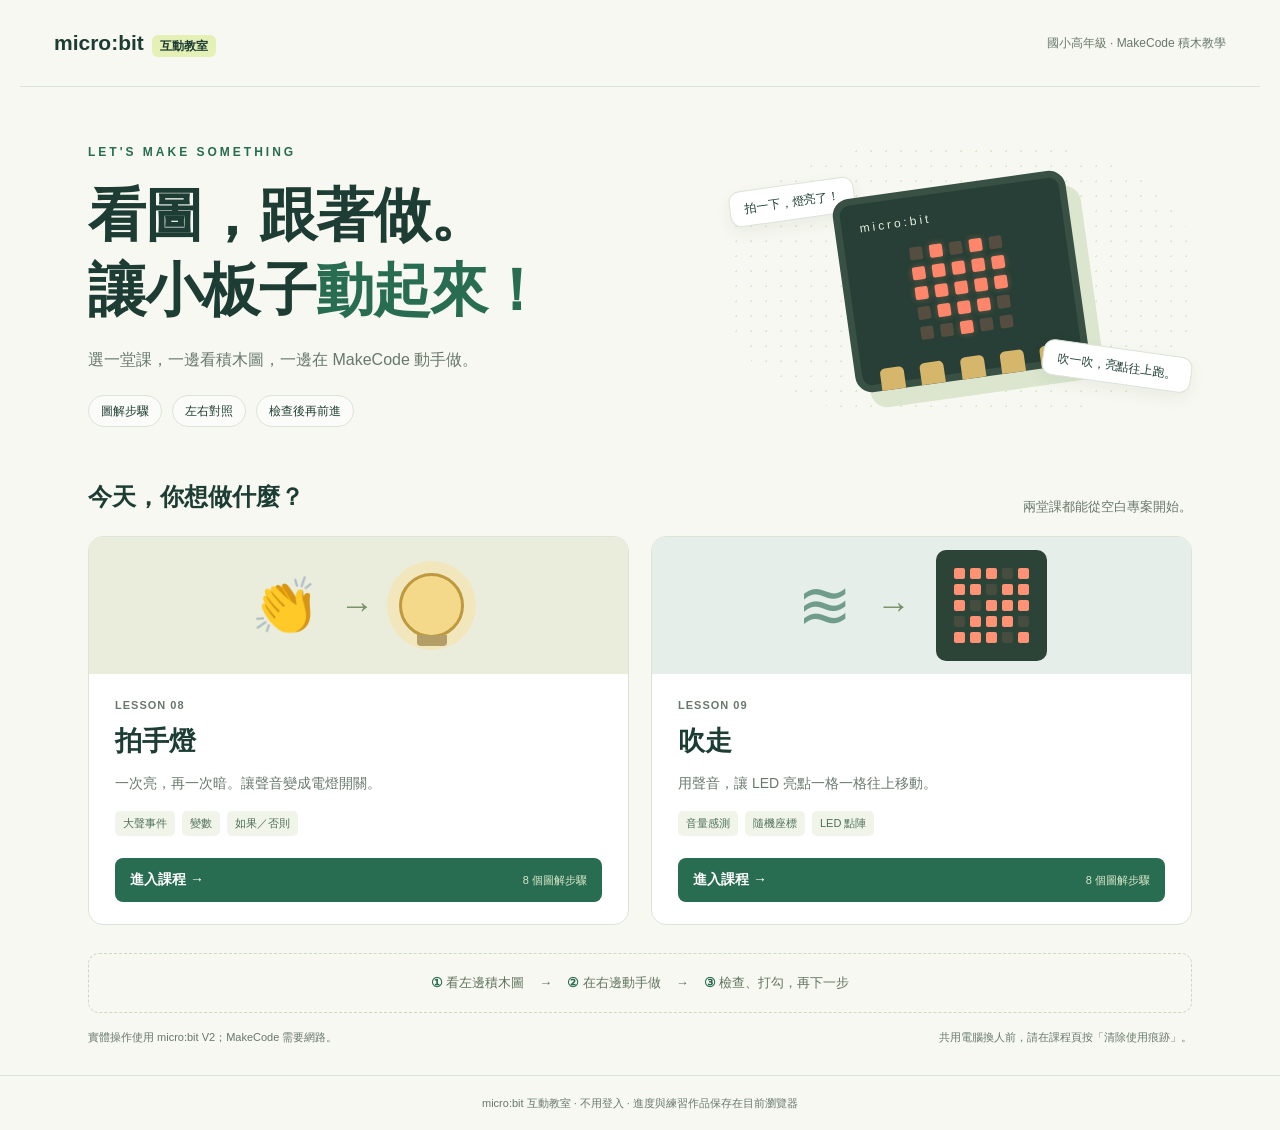
==== index.html @ 98215b99 "Publish micro:bit classroom with cover and guided lessons 08 and 09" ====
<!doctype html>
<html lang="zh-Hant"><head><meta charset="utf-8"><meta name="viewport" content="width=device-width,initial-scale=1"><meta name="description" content="micro:bit 圖解互動教室，選擇拍手燈或吹走課程，看積木圖、跟著 MakeCode 一步一步動手做。"><title>micro:bit 互動教室｜看圖，跟著做</title><link rel="stylesheet" href="cover.css"></head>
<body><header><a href="index.html" class="brand">micro:bit<span>互動教室</span></a><small>國小高年級 · MakeCode 積木教學</small></header>
<main><section class="hero"><div><span class="eyebrow">LET'S MAKE SOMETHING</span><h1>看圖，跟著做。<br>讓小板子<em>動起來！</em></h1><p>選一堂課，一邊看積木圖，一邊在 MakeCode 動手做。</p><div class="pills"><span>圖解步驟</span><span>左右對照</span><span>檢查後再前進</span></div></div><div class="hero-art" aria-hidden="true"><span class="bubble clap-bubble">拍一下，燈亮了！</span><div class="board"><div class="board-name">micro:bit</div><div class="leds"><i></i><i class="lit"></i><i></i><i class="lit"></i><i></i><i class="lit"></i><i class="lit"></i><i class="lit"></i><i class="lit"></i><i class="lit"></i><i class="lit"></i><i class="lit"></i><i class="lit"></i><i class="lit"></i><i class="lit"></i><i></i><i class="lit"></i><i class="lit"></i><i class="lit"></i><i></i><i></i><i></i><i class="lit"></i><i></i><i></i></div><div class="pins"><b></b><b></b><b></b><b></b><b></b></div></div><span class="bubble wind-bubble">吹一吹，亮點往上跑。</span></div></section>
<section aria-labelledby="courseTitle"><div class="section-head"><h2 id="courseTitle">今天，你想做什麼？</h2><p>兩堂課都能從空白專案開始。</p></div><div class="courses">
<a class="course" href="lesson08.html" aria-label="進入第 08 課拍手燈"><div class="course-art clap-art" aria-hidden="true"><span class="large-icon">👏</span><span class="arrow">→</span><div class="lamp"></div></div><div class="course-body"><span class="course-no">LESSON 08</span><h3>拍手燈</h3><p>一次亮，再一次暗。讓聲音變成電燈開關。</p><div class="tags"><span>大聲事件</span><span>變數</span><span>如果／否則</span></div><div class="enter"><span>進入課程 →</span><small>8 個圖解步驟</small></div></div></a>
<a class="course" href="lesson09.html" aria-label="進入第 09 課吹走"><div class="course-art wind-art" aria-hidden="true"><span class="wind-lines">≋</span><span class="arrow">→</span><div class="pixels"><i></i><i></i><i></i><i></i><i></i><i></i><i></i><i></i><i></i><i></i><i></i><i></i><i></i><i></i><i></i><i></i><i></i><i></i><i></i><i></i><i></i><i></i><i></i><i></i><i></i></div></div><div class="course-body"><span class="course-no">LESSON 09</span><h3>吹走</h3><p>用聲音，讓 LED 亮點一格一格往上移動。</p><div class="tags"><span>音量感測</span><span>隨機座標</span><span>LED 點陣</span></div><div class="enter"><span>進入課程 →</span><small>8 個圖解步驟</small></div></div></a>
</div></section><div class="howto"><span><b>①</b> 看左邊積木圖</span><span>→</span><span><b>②</b> 在右邊動手做</span><span>→</span><span><b>③</b> 檢查、打勾，再下一步</span></div><div class="notes"><span>實體操作使用 micro:bit V2；MakeCode 需要網路。</span><span>共用電腦換人前，請在課程頁按「清除使用痕跡」。</span></div></main><footer>micro:bit 互動教室 · 不用登入 · 進度與練習作品保存在目前瀏覽器</footer></body></html>
---- cover.css ----
:root{--ink:#1d3d34;--green:#286c51;--muted:#68796c;--line:#dce4d7;--paper:#f7f8f1;--lime:#e4f0b6}*{box-sizing:border-box}body{margin:0;background:var(--paper);color:var(--ink);font:16px/1.7 "Segoe UI","Microsoft JhengHei",sans-serif}a{color:inherit;text-decoration:none}a:focus-visible{outline:3px solid #e6a648;outline-offset:5px}header{max-width:1240px;margin:auto;padding:25px 34px;display:flex;justify-content:space-between;align-items:center;border-bottom:1px solid var(--line)}.brand{font-weight:800;font-size:21px}.brand span{font-size:12px;border-radius:6px;padding:4px 8px;margin-left:8px;background:var(--lime)}header small{font-size:12px;color:var(--muted)}main{max-width:1172px;margin:auto;padding:0 34px}.hero{display:grid;grid-template-columns:1.3fr 1fr;align-items:center;gap:40px;padding:50px 0 34px}.eyebrow{color:var(--green);font-size:12px;letter-spacing:3px;font-weight:bold}.hero h1{font-size:clamp(38px,4.5vw,59px);line-height:1.3;letter-spacing:-1px;margin:14px 0 18px}.hero h1 em{font-style:normal;color:var(--green)}.hero p{color:var(--muted);margin:0 0 22px;font-size:16px}.pills{display:flex;flex-wrap:wrap;gap:10px}.pills span{border:1px solid var(--line);border-radius:20px;padding:5px 12px;font-size:12px;background:#fff9}.hero-art{min-height:275px;position:relative;display:flex;align-items:center;justify-content:center;background:radial-gradient(#dce6cb 1px,transparent 1px);background-size:15px 15px;border-radius:40%}.board{width:235px;height:195px;background:#273f36;border:7px solid #385144;border-radius:17px;transform:rotate(-8deg);box-shadow:13px 17px 0 #dce6cf;padding:14px 18px 0;position:relative}.board-name{color:#e6eddd;font-size:12px;letter-spacing:3px}.leds{display:grid;grid-template-columns:repeat(5,13px);gap:7px;justify-content:center;margin:16px 0}.leds i{width:13px;height:13px;display:block;background:#554d40;border-radius:2px}.leds i.lit{background:#ff866b;box-shadow:0 0 7px #f9986a55}.pins{display:flex;gap:12px;justify-content:space-between;position:absolute;bottom:-7px;left:18px;right:18px}.pins b{display:block;height:22px;width:24px;border-radius:5px 5px 0 0;background:#d6b66b}.bubble{background:#fff;padding:7px 14px;border:1px solid var(--line);border-radius:11px;position:absolute;font-size:12px;box-shadow:0 6px 16px #243a3310}.clap-bubble{left:0;top:40px;transform:rotate(-8deg)}.wind-bubble{right:0;bottom:35px;transform:rotate(8deg)}.section-head{display:flex;align-items:end;justify-content:space-between;margin:16px 0 18px}.section-head h2{font-size:24px;margin:0}.section-head p{font-size:13px;color:var(--muted);margin:0}.courses{display:grid;grid-template-columns:1fr 1fr;gap:22px}.course{display:flex;flex-direction:column;background:#fff;border:1px solid var(--line);border-radius:15px;overflow:hidden;transition:transform .15s,box-shadow .15s}.course:hover{transform:translateY(-3px);box-shadow:0 10px 25px #2345320d}.course-art{height:137px;display:flex;justify-content:center;align-items:center;gap:25px;position:relative}.clap-art{background:#ebeddc}.wind-art{background:#e5eee8}.large-icon{font-size:50px;line-height:1}.lamp{width:65px;height:65px;border:3px solid #be993e;background:#f4d98b;border-radius:50%;box-shadow:0 0 0 12px #f2e6bc}.lamp:after{content:'';display:block;margin:59px auto 0;width:30px;height:11px;background:#b59d67;border-radius:0 0 4px 4px}.arrow{font-size:34px;color:#769165}.pixels{display:grid;grid-template-columns:repeat(5,11px);gap:5px;background:#2c4338;border-radius:10px;padding:18px}.pixels i{width:11px;height:11px;background:#ff9274;border-radius:2px}.pixels i:nth-child(4n){opacity:.12}.wind-lines{font-size:66px;line-height:1;color:#6f9c8b}.course-body{padding:22px 26px;flex:1;display:flex;flex-direction:column}.course-no{font-size:11px;letter-spacing:1px;color:var(--muted);font-weight:700}.course h3{font-size:27px;margin:4px 0 7px}.course p{color:var(--muted);margin:0 0 16px;font-size:14px}.tags{display:flex;flex-wrap:wrap;gap:7px;margin-bottom:22px}.tags span{font-size:11px;color:#4f7059;background:#f0f4e9;border-radius:5px;padding:3px 8px}.enter{margin-top:auto;display:flex;align-items:center;justify-content:space-between;background:var(--green);color:#fff;border-radius:8px;padding:10px 15px;font-size:14px;font-weight:650}.enter small{color:#dbe8ca;font-size:11px;font-weight:400}.howto{display:flex;gap:15px;justify-content:center;flex-wrap:wrap;margin:28px 0 15px;padding:18px;border:1px dashed #cdd9c1;border-radius:11px;font-size:13px;color:#60745f}.howto b{color:var(--green)}.notes{display:flex;justify-content:space-between;gap:16px;flex-wrap:wrap;font-size:11px;color:var(--muted);margin:15px 0 28px}.notes a{text-decoration:underline}footer{text-align:center;border-top:1px solid var(--line);font-size:11px;padding:18px 25px;color:var(--muted)}@media(max-width:700px){header{padding:18px 20px}header small{display:none}main{padding:0 20px}.hero{grid-template-columns:1fr;padding:30px 0;gap:20px}.hero-art{min-height:225px}.board{transform:rotate(-5deg);width:215px}.clap-bubble{left:5%}.wind-bubble{right:5%}.courses{grid-template-columns:1fr}.section-head{display:block}.section-head p{margin-top:6px}.course-art{height:120px}.howto{justify-content:flex-start;gap:8px}.hero h1{font-size:40px}}@media(prefers-reduced-motion:reduce){.course{transition:none}.course:hover{transform:none}}
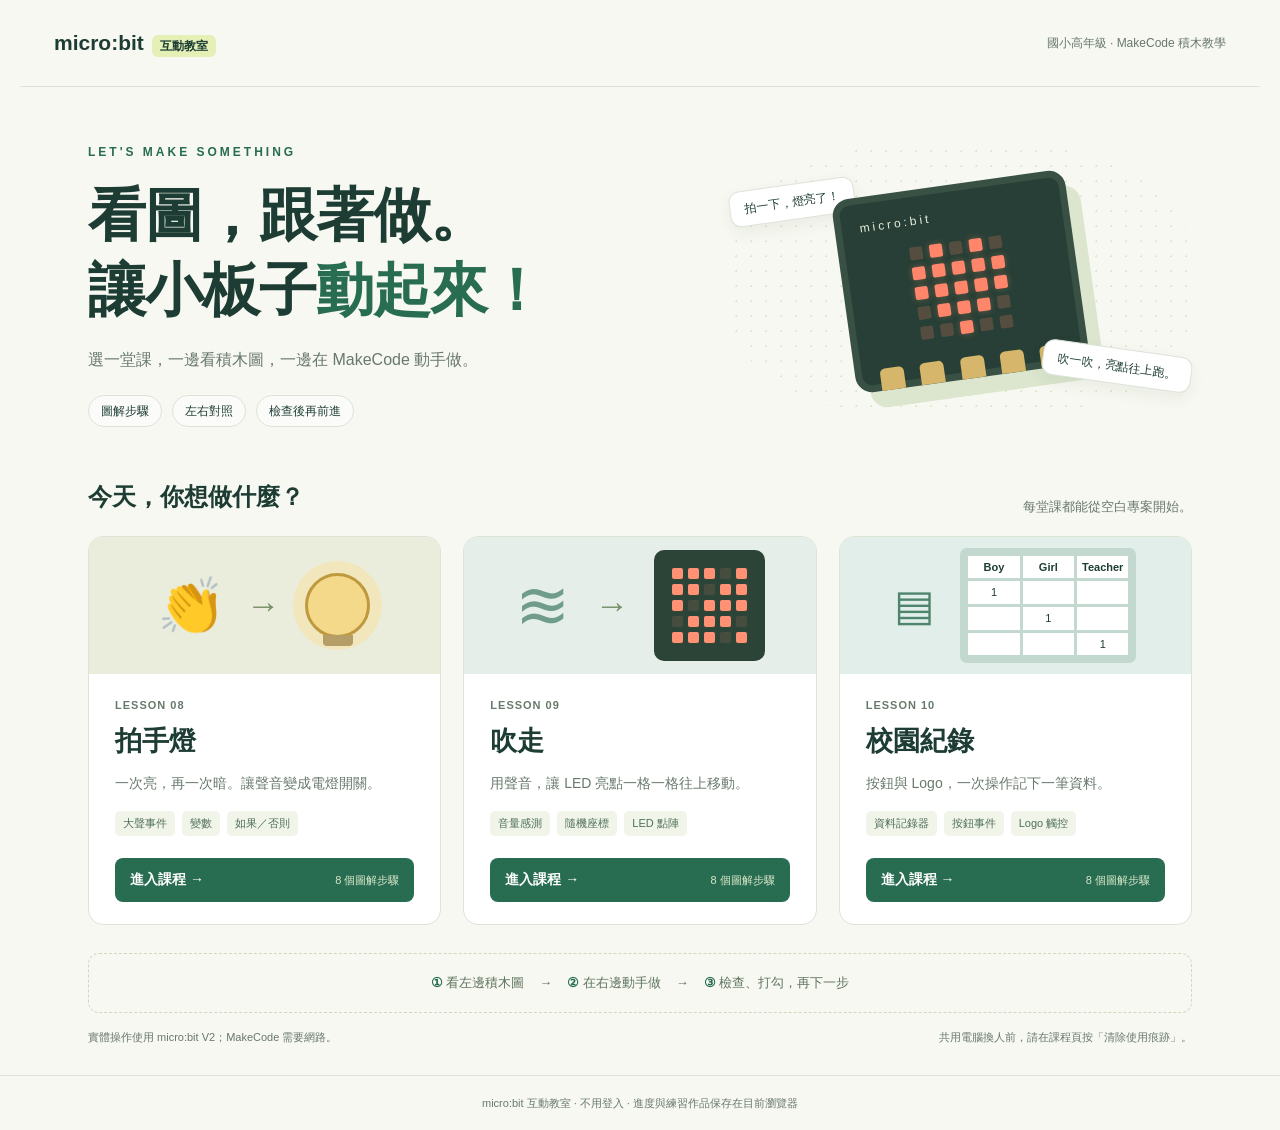
==== commit 0d95fb7e: "Add guided campus data logging lesson 10" ====
--- a/index.html
+++ b/index.html
@@ -1,8 +1,8 @@
 <!doctype html>
-<html lang="zh-Hant"><head><meta charset="utf-8"><meta name="viewport" content="width=device-width,initial-scale=1"><meta name="description" content="micro:bit 圖解互動教室，選擇拍手燈或吹走課程，看積木圖、跟著 MakeCode 一步一步動手做。"><title>micro:bit 互動教室｜看圖，跟著做</title><link rel="stylesheet" href="cover.css"></head>
+<html lang="zh-Hant"><head><meta charset="utf-8"><meta name="viewport" content="width=device-width,initial-scale=1"><meta name="description" content="micro:bit 圖解互動教室，選擇拍手燈、吹走或校園紀錄課程，看積木圖、跟著 MakeCode 一步一步動手做。"><title>micro:bit 互動教室｜看圖，跟著做</title><link rel="stylesheet" href="cover.css"></head>
 <body><header><a href="index.html" class="brand">micro:bit<span>互動教室</span></a><small>國小高年級 · MakeCode 積木教學</small></header>
 <main><section class="hero"><div><span class="eyebrow">LET'S MAKE SOMETHING</span><h1>看圖，跟著做。<br>讓小板子<em>動起來！</em></h1><p>選一堂課，一邊看積木圖，一邊在 MakeCode 動手做。</p><div class="pills"><span>圖解步驟</span><span>左右對照</span><span>檢查後再前進</span></div></div><div class="hero-art" aria-hidden="true"><span class="bubble clap-bubble">拍一下，燈亮了！</span><div class="board"><div class="board-name">micro:bit</div><div class="leds"><i></i><i class="lit"></i><i></i><i class="lit"></i><i></i><i class="lit"></i><i class="lit"></i><i class="lit"></i><i class="lit"></i><i class="lit"></i><i class="lit"></i><i class="lit"></i><i class="lit"></i><i class="lit"></i><i class="lit"></i><i></i><i class="lit"></i><i class="lit"></i><i class="lit"></i><i></i><i></i><i></i><i class="lit"></i><i></i><i></i></div><div class="pins"><b></b><b></b><b></b><b></b><b></b></div></div><span class="bubble wind-bubble">吹一吹，亮點往上跑。</span></div></section>
-<section aria-labelledby="courseTitle"><div class="section-head"><h2 id="courseTitle">今天，你想做什麼？</h2><p>兩堂課都能從空白專案開始。</p></div><div class="courses">
+<section aria-labelledby="courseTitle"><div class="section-head"><h2 id="courseTitle">今天，你想做什麼？</h2><p>每堂課都能從空白專案開始。</p></div><div class="courses">
 <a class="course" href="lesson08.html" aria-label="進入第 08 課拍手燈"><div class="course-art clap-art" aria-hidden="true"><span class="large-icon">👏</span><span class="arrow">→</span><div class="lamp"></div></div><div class="course-body"><span class="course-no">LESSON 08</span><h3>拍手燈</h3><p>一次亮，再一次暗。讓聲音變成電燈開關。</p><div class="tags"><span>大聲事件</span><span>變數</span><span>如果／否則</span></div><div class="enter"><span>進入課程 →</span><small>8 個圖解步驟</small></div></div></a>
 <a class="course" href="lesson09.html" aria-label="進入第 09 課吹走"><div class="course-art wind-art" aria-hidden="true"><span class="wind-lines">≋</span><span class="arrow">→</span><div class="pixels"><i></i><i></i><i></i><i></i><i></i><i></i><i></i><i></i><i></i><i></i><i></i><i></i><i></i><i></i><i></i><i></i><i></i><i></i><i></i><i></i><i></i><i></i><i></i><i></i><i></i></div></div><div class="course-body"><span class="course-no">LESSON 09</span><h3>吹走</h3><p>用聲音，讓 LED 亮點一格一格往上移動。</p><div class="tags"><span>音量感測</span><span>隨機座標</span><span>LED 點陣</span></div><div class="enter"><span>進入課程 →</span><small>8 個圖解步驟</small></div></div></a>
-</div></section><div class="howto"><span><b>①</b> 看左邊積木圖</span><span>→</span><span><b>②</b> 在右邊動手做</span><span>→</span><span><b>③</b> 檢查、打勾，再下一步</span></div><div class="notes"><span>實體操作使用 micro:bit V2；MakeCode 需要網路。</span><span>共用電腦換人前，請在課程頁按「清除使用痕跡」。</span></div></main><footer>micro:bit 互動教室 · 不用登入 · 進度與練習作品保存在目前瀏覽器</footer></body></html>
+<a class="course" href="lesson10.html" aria-label="進入第 10 課校園紀錄"><div class="course-art record-art" aria-hidden="true"><span class="large-icon">▤</span><div class="record-cover-grid"><b>Boy</b><b>Girl</b><b>Teacher</b><span>1</span><span> </span><span> </span><span> </span><span>1</span><span> </span><span> </span><span> </span><span>1</span></div></div><div class="course-body"><span class="course-no">LESSON 10</span><h3>校園紀錄</h3><p>按鈕與 Logo，一次操作記下一筆資料。</p><div class="tags"><span>資料記錄器</span><span>按鈕事件</span><span>Logo 觸控</span></div><div class="enter"><span>進入課程 →</span><small>8 個圖解步驟</small></div></div></a></div></section><div class="howto"><span><b>①</b> 看左邊積木圖</span><span>→</span><span><b>②</b> 在右邊動手做</span><span>→</span><span><b>③</b> 檢查、打勾，再下一步</span></div><div class="notes"><span>實體操作使用 micro:bit V2；MakeCode 需要網路。</span><span>共用電腦換人前，請在課程頁按「清除使用痕跡」。</span></div></main><footer>micro:bit 互動教室 · 不用登入 · 進度與練習作品保存在目前瀏覽器</footer></body></html>
--- a/cover.css
+++ b/cover.css
@@ -1 +1,2 @@
 :root{--ink:#1d3d34;--green:#286c51;--muted:#68796c;--line:#dce4d7;--paper:#f7f8f1;--lime:#e4f0b6}*{box-sizing:border-box}body{margin:0;background:var(--paper);color:var(--ink);font:16px/1.7 "Segoe UI","Microsoft JhengHei",sans-serif}a{color:inherit;text-decoration:none}a:focus-visible{outline:3px solid #e6a648;outline-offset:5px}header{max-width:1240px;margin:auto;padding:25px 34px;display:flex;justify-content:space-between;align-items:center;border-bottom:1px solid var(--line)}.brand{font-weight:800;font-size:21px}.brand span{font-size:12px;border-radius:6px;padding:4px 8px;margin-left:8px;background:var(--lime)}header small{font-size:12px;color:var(--muted)}main{max-width:1172px;margin:auto;padding:0 34px}.hero{display:grid;grid-template-columns:1.3fr 1fr;align-items:center;gap:40px;padding:50px 0 34px}.eyebrow{color:var(--green);font-size:12px;letter-spacing:3px;font-weight:bold}.hero h1{font-size:clamp(38px,4.5vw,59px);line-height:1.3;letter-spacing:-1px;margin:14px 0 18px}.hero h1 em{font-style:normal;color:var(--green)}.hero p{color:var(--muted);margin:0 0 22px;font-size:16px}.pills{display:flex;flex-wrap:wrap;gap:10px}.pills span{border:1px solid var(--line);border-radius:20px;padding:5px 12px;font-size:12px;background:#fff9}.hero-art{min-height:275px;position:relative;display:flex;align-items:center;justify-content:center;background:radial-gradient(#dce6cb 1px,transparent 1px);background-size:15px 15px;border-radius:40%}.board{width:235px;height:195px;background:#273f36;border:7px solid #385144;border-radius:17px;transform:rotate(-8deg);box-shadow:13px 17px 0 #dce6cf;padding:14px 18px 0;position:relative}.board-name{color:#e6eddd;font-size:12px;letter-spacing:3px}.leds{display:grid;grid-template-columns:repeat(5,13px);gap:7px;justify-content:center;margin:16px 0}.leds i{width:13px;height:13px;display:block;background:#554d40;border-radius:2px}.leds i.lit{background:#ff866b;box-shadow:0 0 7px #f9986a55}.pins{display:flex;gap:12px;justify-content:space-between;position:absolute;bottom:-7px;left:18px;right:18px}.pins b{display:block;height:22px;width:24px;border-radius:5px 5px 0 0;background:#d6b66b}.bubble{background:#fff;padding:7px 14px;border:1px solid var(--line);border-radius:11px;position:absolute;font-size:12px;box-shadow:0 6px 16px #243a3310}.clap-bubble{left:0;top:40px;transform:rotate(-8deg)}.wind-bubble{right:0;bottom:35px;transform:rotate(8deg)}.section-head{display:flex;align-items:end;justify-content:space-between;margin:16px 0 18px}.section-head h2{font-size:24px;margin:0}.section-head p{font-size:13px;color:var(--muted);margin:0}.courses{display:grid;grid-template-columns:1fr 1fr;gap:22px}.course{display:flex;flex-direction:column;background:#fff;border:1px solid var(--line);border-radius:15px;overflow:hidden;transition:transform .15s,box-shadow .15s}.course:hover{transform:translateY(-3px);box-shadow:0 10px 25px #2345320d}.course-art{height:137px;display:flex;justify-content:center;align-items:center;gap:25px;position:relative}.clap-art{background:#ebeddc}.wind-art{background:#e5eee8}.large-icon{font-size:50px;line-height:1}.lamp{width:65px;height:65px;border:3px solid #be993e;background:#f4d98b;border-radius:50%;box-shadow:0 0 0 12px #f2e6bc}.lamp:after{content:'';display:block;margin:59px auto 0;width:30px;height:11px;background:#b59d67;border-radius:0 0 4px 4px}.arrow{font-size:34px;color:#769165}.pixels{display:grid;grid-template-columns:repeat(5,11px);gap:5px;background:#2c4338;border-radius:10px;padding:18px}.pixels i{width:11px;height:11px;background:#ff9274;border-radius:2px}.pixels i:nth-child(4n){opacity:.12}.wind-lines{font-size:66px;line-height:1;color:#6f9c8b}.course-body{padding:22px 26px;flex:1;display:flex;flex-direction:column}.course-no{font-size:11px;letter-spacing:1px;color:var(--muted);font-weight:700}.course h3{font-size:27px;margin:4px 0 7px}.course p{color:var(--muted);margin:0 0 16px;font-size:14px}.tags{display:flex;flex-wrap:wrap;gap:7px;margin-bottom:22px}.tags span{font-size:11px;color:#4f7059;background:#f0f4e9;border-radius:5px;padding:3px 8px}.enter{margin-top:auto;display:flex;align-items:center;justify-content:space-between;background:var(--green);color:#fff;border-radius:8px;padding:10px 15px;font-size:14px;font-weight:650}.enter small{color:#dbe8ca;font-size:11px;font-weight:400}.howto{display:flex;gap:15px;justify-content:center;flex-wrap:wrap;margin:28px 0 15px;padding:18px;border:1px dashed #cdd9c1;border-radius:11px;font-size:13px;color:#60745f}.howto b{color:var(--green)}.notes{display:flex;justify-content:space-between;gap:16px;flex-wrap:wrap;font-size:11px;color:var(--muted);margin:15px 0 28px}.notes a{text-decoration:underline}footer{text-align:center;border-top:1px solid var(--line);font-size:11px;padding:18px 25px;color:var(--muted)}@media(max-width:700px){header{padding:18px 20px}header small{display:none}main{padding:0 20px}.hero{grid-template-columns:1fr;padding:30px 0;gap:20px}.hero-art{min-height:225px}.board{transform:rotate(-5deg);width:215px}.clap-bubble{left:5%}.wind-bubble{right:5%}.courses{grid-template-columns:1fr}.section-head{display:block}.section-head p{margin-top:6px}.course-art{height:120px}.howto{justify-content:flex-start;gap:8px}.hero h1{font-size:40px}}@media(prefers-reduced-motion:reduce){.course{transition:none}.course:hover{transform:none}}
+.courses{grid-template-columns:repeat(3,minmax(0,1fr))}.record-art{background:#e1eeea}.record-cover-grid{display:grid;grid-template-columns:repeat(3,1fr);gap:3px;background:#c3d8ce;padding:8px;border-radius:7px;font-size:11px}.record-cover-grid>*{text-align:center;background:white;padding:2px 5px}.record-art .large-icon{font-size:43px;color:#4f856d}@media(max-width:760px){.courses{grid-template-columns:1fr}}
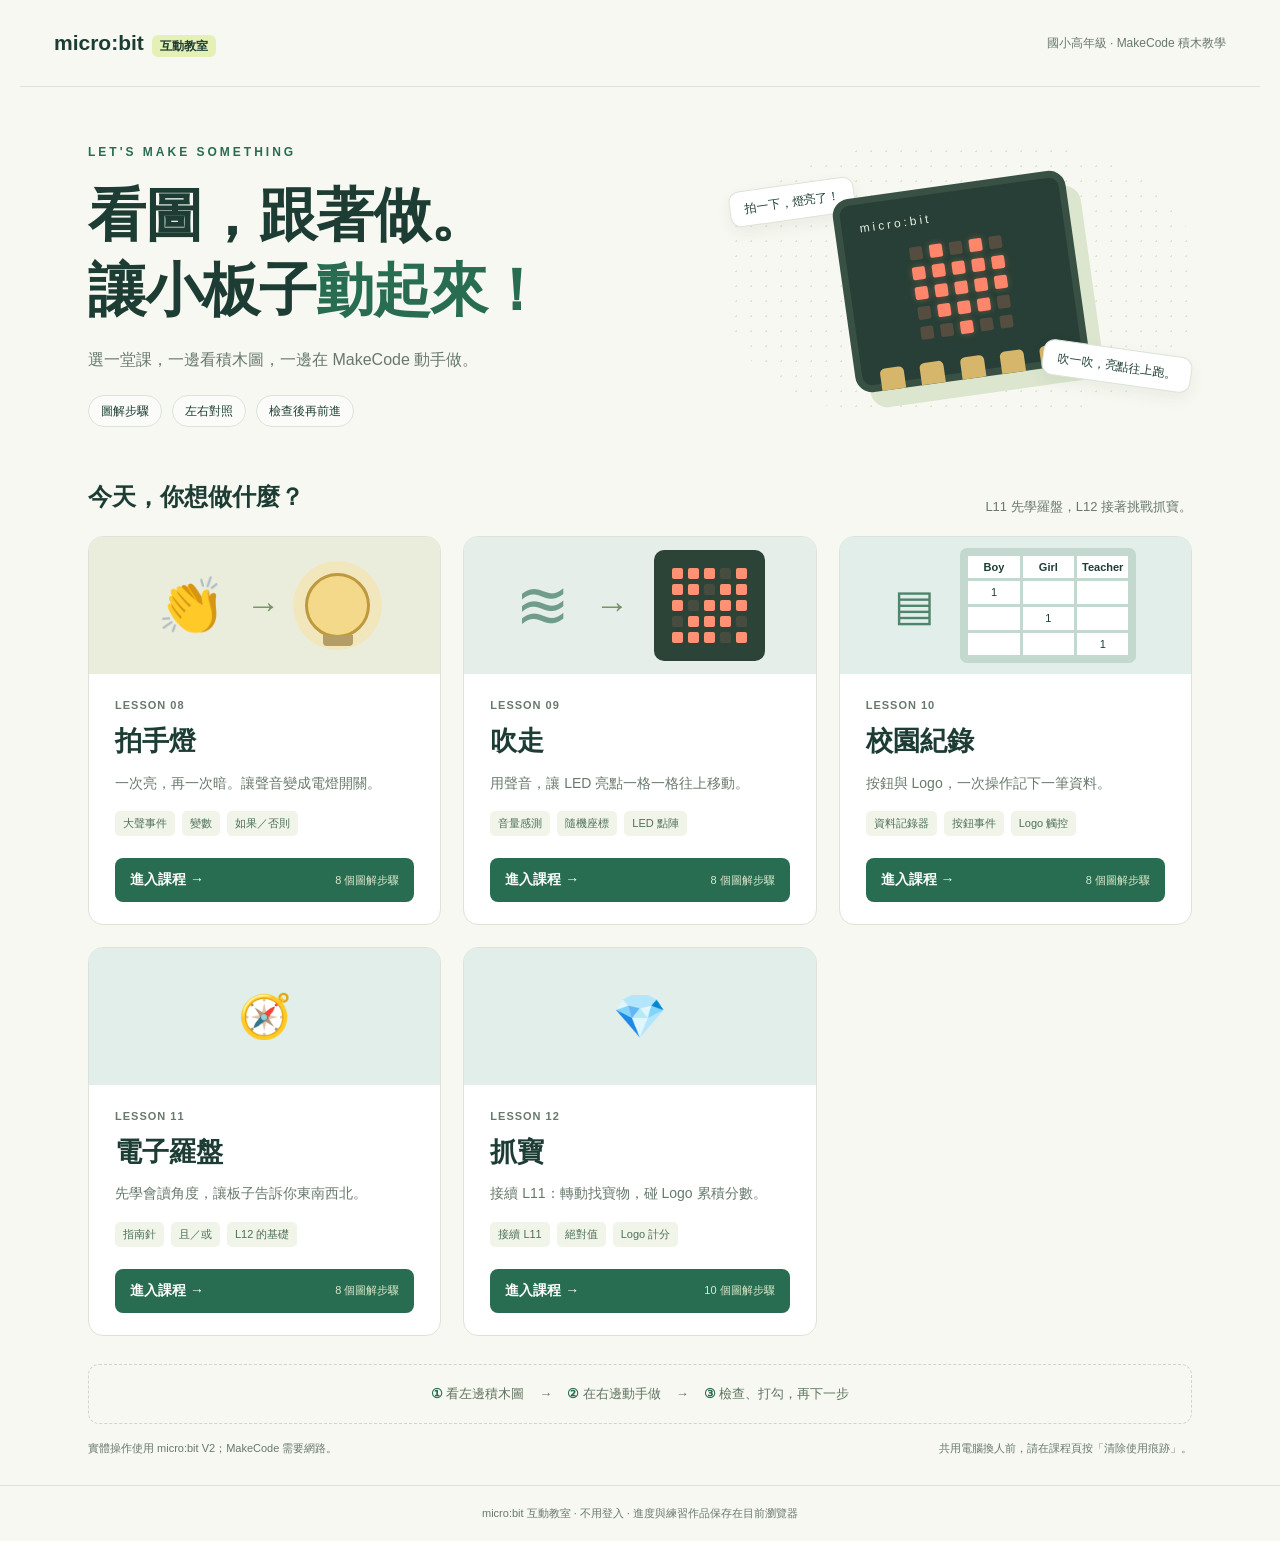
==== commit 4fbabe37: "Add L11 compass and L12 treasure hunt as sequential guided lessons" ====
--- a/index.html
+++ b/index.html
@@ -1,8 +1,8 @@
 <!doctype html>
-<html lang="zh-Hant"><head><meta charset="utf-8"><meta name="viewport" content="width=device-width,initial-scale=1"><meta name="description" content="micro:bit 圖解互動教室，選擇拍手燈、吹走或校園紀錄課程，看積木圖、跟著 MakeCode 一步一步動手做。"><title>micro:bit 互動教室｜看圖，跟著做</title><link rel="stylesheet" href="cover.css"></head>
+<html lang="zh-Hant"><head><meta charset="utf-8"><meta name="viewport" content="width=device-width,initial-scale=1"><meta name="description" content="micro:bit 圖解互動教室，選擇拍手燈、吹走、校園紀錄、電子羅盤或抓寶課程，看積木圖、跟著 MakeCode 一步一步動手做。"><title>micro:bit 互動教室｜看圖，跟著做</title><link rel="stylesheet" href="cover.css"></head>
 <body><header><a href="index.html" class="brand">micro:bit<span>互動教室</span></a><small>國小高年級 · MakeCode 積木教學</small></header>
 <main><section class="hero"><div><span class="eyebrow">LET'S MAKE SOMETHING</span><h1>看圖，跟著做。<br>讓小板子<em>動起來！</em></h1><p>選一堂課，一邊看積木圖，一邊在 MakeCode 動手做。</p><div class="pills"><span>圖解步驟</span><span>左右對照</span><span>檢查後再前進</span></div></div><div class="hero-art" aria-hidden="true"><span class="bubble clap-bubble">拍一下，燈亮了！</span><div class="board"><div class="board-name">micro:bit</div><div class="leds"><i></i><i class="lit"></i><i></i><i class="lit"></i><i></i><i class="lit"></i><i class="lit"></i><i class="lit"></i><i class="lit"></i><i class="lit"></i><i class="lit"></i><i class="lit"></i><i class="lit"></i><i class="lit"></i><i class="lit"></i><i></i><i class="lit"></i><i class="lit"></i><i class="lit"></i><i></i><i></i><i></i><i class="lit"></i><i></i><i></i></div><div class="pins"><b></b><b></b><b></b><b></b><b></b></div></div><span class="bubble wind-bubble">吹一吹，亮點往上跑。</span></div></section>
-<section aria-labelledby="courseTitle"><div class="section-head"><h2 id="courseTitle">今天，你想做什麼？</h2><p>每堂課都能從空白專案開始。</p></div><div class="courses">
+<section aria-labelledby="courseTitle"><div class="section-head"><h2 id="courseTitle">今天，你想做什麼？</h2><p>L11 先學羅盤，L12 接著挑戰抓寶。</p></div><div class="courses">
 <a class="course" href="lesson08.html" aria-label="進入第 08 課拍手燈"><div class="course-art clap-art" aria-hidden="true"><span class="large-icon">👏</span><span class="arrow">→</span><div class="lamp"></div></div><div class="course-body"><span class="course-no">LESSON 08</span><h3>拍手燈</h3><p>一次亮，再一次暗。讓聲音變成電燈開關。</p><div class="tags"><span>大聲事件</span><span>變數</span><span>如果／否則</span></div><div class="enter"><span>進入課程 →</span><small>8 個圖解步驟</small></div></div></a>
 <a class="course" href="lesson09.html" aria-label="進入第 09 課吹走"><div class="course-art wind-art" aria-hidden="true"><span class="wind-lines">≋</span><span class="arrow">→</span><div class="pixels"><i></i><i></i><i></i><i></i><i></i><i></i><i></i><i></i><i></i><i></i><i></i><i></i><i></i><i></i><i></i><i></i><i></i><i></i><i></i><i></i><i></i><i></i><i></i><i></i><i></i></div></div><div class="course-body"><span class="course-no">LESSON 09</span><h3>吹走</h3><p>用聲音，讓 LED 亮點一格一格往上移動。</p><div class="tags"><span>音量感測</span><span>隨機座標</span><span>LED 點陣</span></div><div class="enter"><span>進入課程 →</span><small>8 個圖解步驟</small></div></div></a>
-<a class="course" href="lesson10.html" aria-label="進入第 10 課校園紀錄"><div class="course-art record-art" aria-hidden="true"><span class="large-icon">▤</span><div class="record-cover-grid"><b>Boy</b><b>Girl</b><b>Teacher</b><span>1</span><span> </span><span> </span><span> </span><span>1</span><span> </span><span> </span><span> </span><span>1</span></div></div><div class="course-body"><span class="course-no">LESSON 10</span><h3>校園紀錄</h3><p>按鈕與 Logo，一次操作記下一筆資料。</p><div class="tags"><span>資料記錄器</span><span>按鈕事件</span><span>Logo 觸控</span></div><div class="enter"><span>進入課程 →</span><small>8 個圖解步驟</small></div></div></a></div></section><div class="howto"><span><b>①</b> 看左邊積木圖</span><span>→</span><span><b>②</b> 在右邊動手做</span><span>→</span><span><b>③</b> 檢查、打勾，再下一步</span></div><div class="notes"><span>實體操作使用 micro:bit V2；MakeCode 需要網路。</span><span>共用電腦換人前，請在課程頁按「清除使用痕跡」。</span></div></main><footer>micro:bit 互動教室 · 不用登入 · 進度與練習作品保存在目前瀏覽器</footer></body></html>
+<a class="course" href="lesson10.html" aria-label="進入第 10 課校園紀錄"><div class="course-art record-art" aria-hidden="true"><span class="large-icon">▤</span><div class="record-cover-grid"><b>Boy</b><b>Girl</b><b>Teacher</b><span>1</span><span> </span><span> </span><span> </span><span>1</span><span> </span><span> </span><span> </span><span>1</span></div></div><div class="course-body"><span class="course-no">LESSON 10</span><h3>校園紀錄</h3><p>按鈕與 Logo，一次操作記下一筆資料。</p><div class="tags"><span>資料記錄器</span><span>按鈕事件</span><span>Logo 觸控</span></div><div class="enter"><span>進入課程 →</span><small>8 個圖解步驟</small></div></div></a><a class="course" href="lesson11.html" aria-label="進入第 11 課電子羅盤"><div class="course-art record-art" aria-hidden="true"><span class="large-icon">🧭</span></div><div class="course-body"><span class="course-no">LESSON 11</span><h3>電子羅盤</h3><p>先學會讀角度，讓板子告訴你東南西北。</p><div class="tags"><span>指南針</span><span>且／或</span><span>L12 的基礎</span></div><div class="enter"><span>進入課程 →</span><small>8 個圖解步驟</small></div></div></a><a class="course" href="lesson12.html" aria-label="進入第 12 課抓寶"><div class="course-art record-art" aria-hidden="true"><span class="large-icon">💎</span></div><div class="course-body"><span class="course-no">LESSON 12</span><h3>抓寶</h3><p>接續 L11：轉動找寶物，碰 Logo 累積分數。</p><div class="tags"><span>接續 L11</span><span>絕對值</span><span>Logo 計分</span></div><div class="enter"><span>進入課程 →</span><small>10 個圖解步驟</small></div></div></a></div></section><div class="howto"><span><b>①</b> 看左邊積木圖</span><span>→</span><span><b>②</b> 在右邊動手做</span><span>→</span><span><b>③</b> 檢查、打勾，再下一步</span></div><div class="notes"><span>實體操作使用 micro:bit V2；MakeCode 需要網路。</span><span>共用電腦換人前，請在課程頁按「清除使用痕跡」。</span></div></main><footer>micro:bit 互動教室 · 不用登入 · 進度與練習作品保存在目前瀏覽器</footer></body></html>
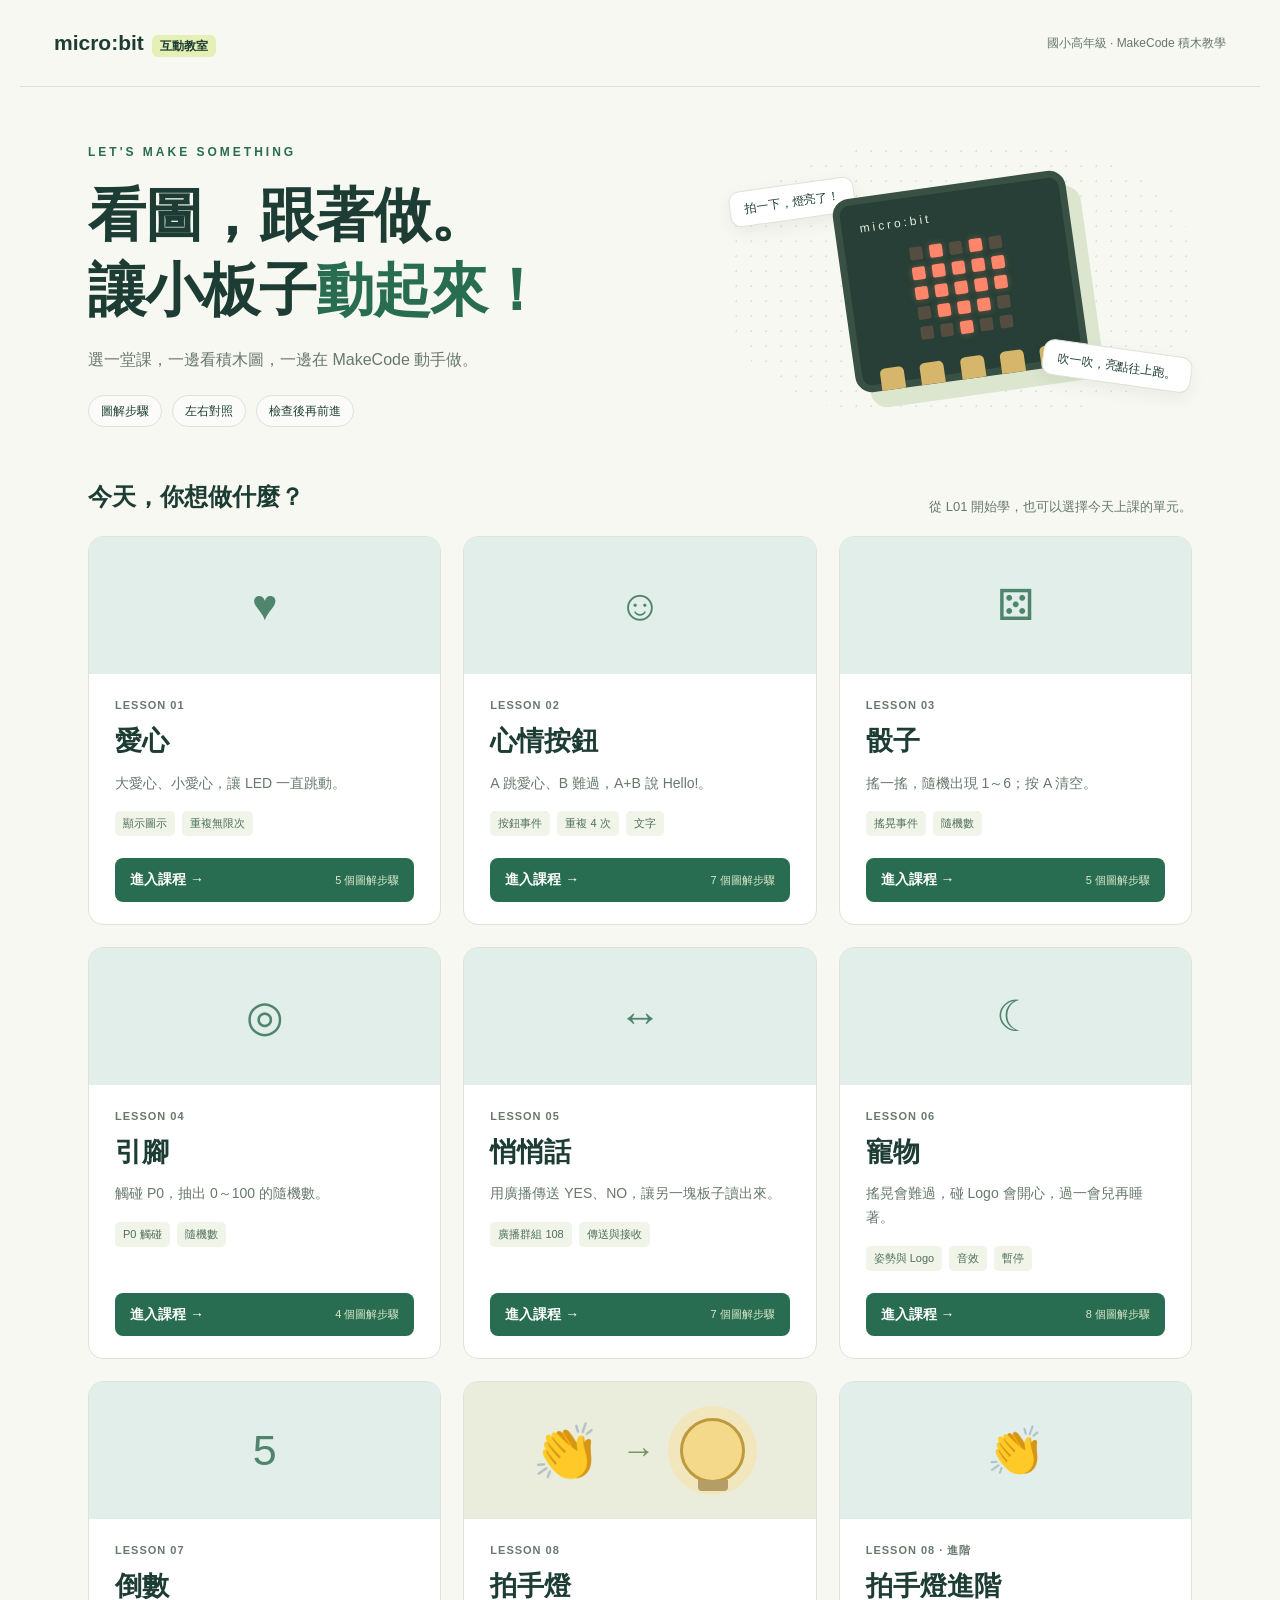
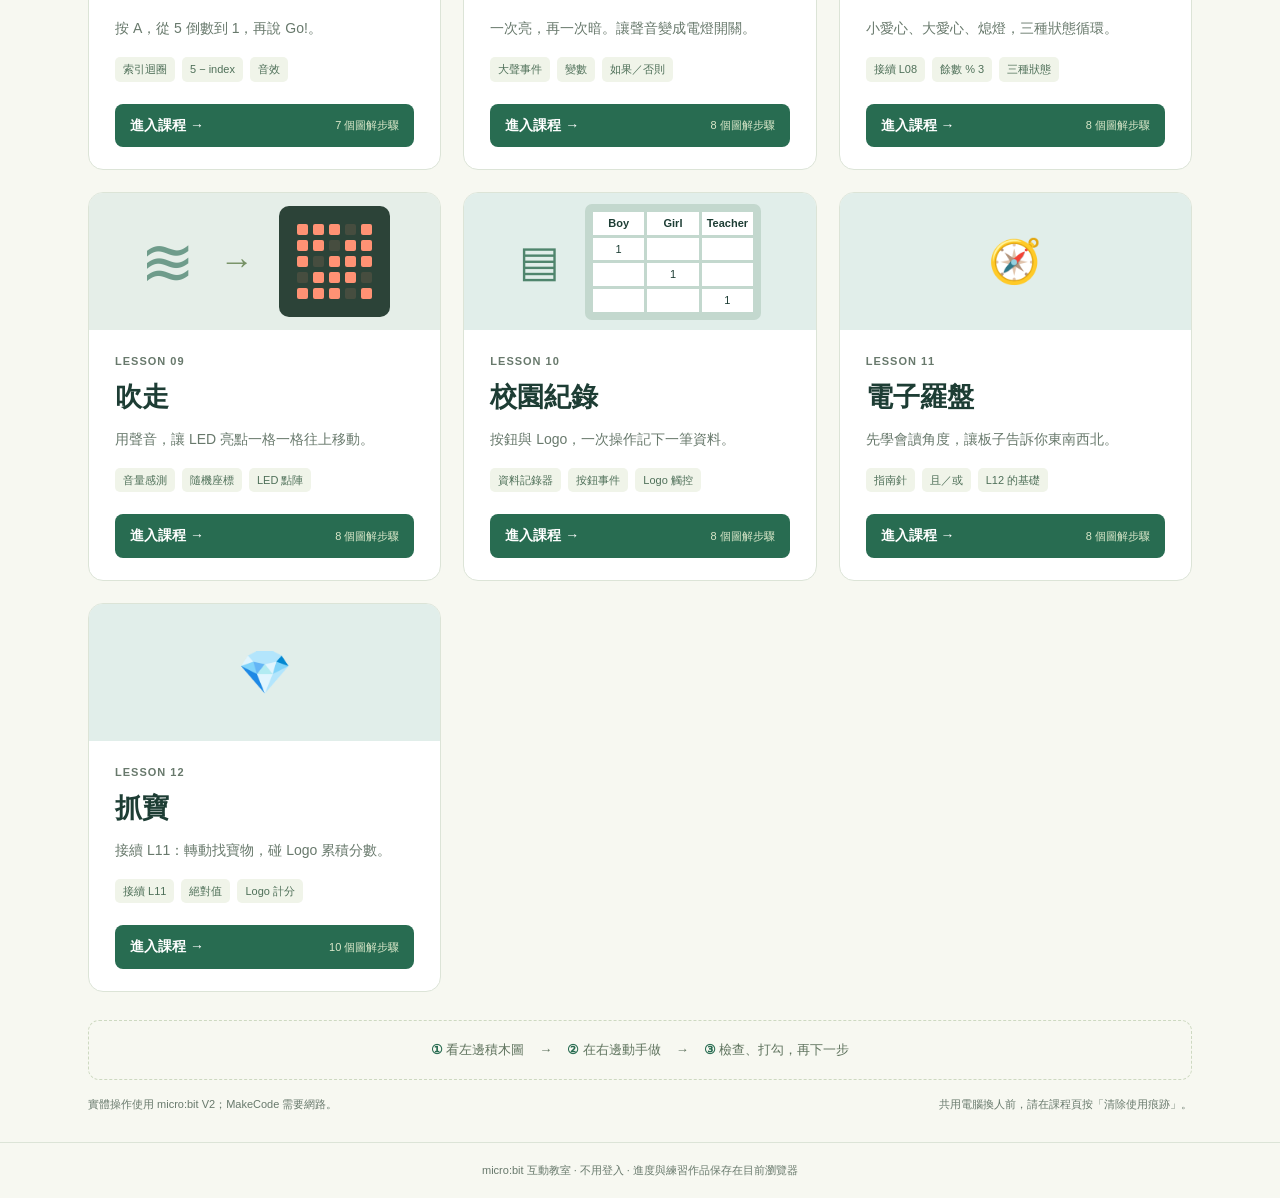
==== commit cfb5230d: "Complete lessons 01–07 and add advanced clap-light lesson with guided blocks" ====
--- a/index.html
+++ b/index.html
@@ -1,8 +1,8 @@
 <!doctype html>
-<html lang="zh-Hant"><head><meta charset="utf-8"><meta name="viewport" content="width=device-width,initial-scale=1"><meta name="description" content="micro:bit 圖解互動教室，選擇拍手燈、吹走、校園紀錄、電子羅盤或抓寶課程，看積木圖、跟著 MakeCode 一步一步動手做。"><title>micro:bit 互動教室｜看圖，跟著做</title><link rel="stylesheet" href="cover.css"></head>
+<html lang="zh-Hant"><head><meta charset="utf-8"><meta name="viewport" content="width=device-width,initial-scale=1"><meta name="description" content="micro:bit 圖解互動教室：L01～L12 與拍手燈進階，共 13 個課程入口；看積木圖，對照 MakeCode 一步步操作。"><title>micro:bit 互動教室｜看圖，跟著做</title><link rel="stylesheet" href="cover.css"></head>
 <body><header><a href="index.html" class="brand">micro:bit<span>互動教室</span></a><small>國小高年級 · MakeCode 積木教學</small></header>
 <main><section class="hero"><div><span class="eyebrow">LET'S MAKE SOMETHING</span><h1>看圖，跟著做。<br>讓小板子<em>動起來！</em></h1><p>選一堂課，一邊看積木圖，一邊在 MakeCode 動手做。</p><div class="pills"><span>圖解步驟</span><span>左右對照</span><span>檢查後再前進</span></div></div><div class="hero-art" aria-hidden="true"><span class="bubble clap-bubble">拍一下，燈亮了！</span><div class="board"><div class="board-name">micro:bit</div><div class="leds"><i></i><i class="lit"></i><i></i><i class="lit"></i><i></i><i class="lit"></i><i class="lit"></i><i class="lit"></i><i class="lit"></i><i class="lit"></i><i class="lit"></i><i class="lit"></i><i class="lit"></i><i class="lit"></i><i class="lit"></i><i></i><i class="lit"></i><i class="lit"></i><i class="lit"></i><i></i><i></i><i></i><i class="lit"></i><i></i><i></i></div><div class="pins"><b></b><b></b><b></b><b></b><b></b></div></div><span class="bubble wind-bubble">吹一吹，亮點往上跑。</span></div></section>
-<section aria-labelledby="courseTitle"><div class="section-head"><h2 id="courseTitle">今天，你想做什麼？</h2><p>L11 先學羅盤，L12 接著挑戰抓寶。</p></div><div class="courses">
+<section aria-labelledby="courseTitle"><div class="section-head"><h2 id="courseTitle">今天，你想做什麼？</h2><p>從 L01 開始學，也可以選擇今天上課的單元。</p></div><div class="courses"><a class="course" href="lesson01.html" aria-label="進入第 01 課愛心"><div class="course-art record-art" aria-hidden="true"><span class="large-icon">♥</span></div><div class="course-body"><span class="course-no">LESSON 01</span><h3>愛心</h3><p>大愛心、小愛心，讓 LED 一直跳動。</p><div class="tags"><span>顯示圖示</span><span>重複無限次</span></div><div class="enter"><span>進入課程 →</span><small>5 個圖解步驟</small></div></div></a><a class="course" href="lesson02.html" aria-label="進入第 02 課心情按鈕"><div class="course-art record-art" aria-hidden="true"><span class="large-icon">☺</span></div><div class="course-body"><span class="course-no">LESSON 02</span><h3>心情按鈕</h3><p>A 跳愛心、B 難過，A+B 說 Hello!。</p><div class="tags"><span>按鈕事件</span><span>重複 4 次</span><span>文字</span></div><div class="enter"><span>進入課程 →</span><small>7 個圖解步驟</small></div></div></a><a class="course" href="lesson03.html" aria-label="進入第 03 課骰子"><div class="course-art record-art" aria-hidden="true"><span class="large-icon">⚄</span></div><div class="course-body"><span class="course-no">LESSON 03</span><h3>骰子</h3><p>搖一搖，隨機出現 1～6；按 A 清空。</p><div class="tags"><span>搖晃事件</span><span>隨機數</span></div><div class="enter"><span>進入課程 →</span><small>5 個圖解步驟</small></div></div></a><a class="course" href="lesson04.html" aria-label="進入第 04 課引腳"><div class="course-art record-art" aria-hidden="true"><span class="large-icon">◎</span></div><div class="course-body"><span class="course-no">LESSON 04</span><h3>引腳</h3><p>觸碰 P0，抽出 0～100 的隨機數。</p><div class="tags"><span>P0 觸碰</span><span>隨機數</span></div><div class="enter"><span>進入課程 →</span><small>4 個圖解步驟</small></div></div></a><a class="course" href="lesson05.html" aria-label="進入第 05 課悄悄話"><div class="course-art record-art" aria-hidden="true"><span class="large-icon">↔</span></div><div class="course-body"><span class="course-no">LESSON 05</span><h3>悄悄話</h3><p>用廣播傳送 YES、NO，讓另一塊板子讀出來。</p><div class="tags"><span>廣播群組 108</span><span>傳送與接收</span></div><div class="enter"><span>進入課程 →</span><small>7 個圖解步驟</small></div></div></a><a class="course" href="lesson06.html" aria-label="進入第 06 課寵物"><div class="course-art record-art" aria-hidden="true"><span class="large-icon">☾</span></div><div class="course-body"><span class="course-no">LESSON 06</span><h3>寵物</h3><p>搖晃會難過，碰 Logo 會開心，過一會兒再睡著。</p><div class="tags"><span>姿勢與 Logo</span><span>音效</span><span>暫停</span></div><div class="enter"><span>進入課程 →</span><small>8 個圖解步驟</small></div></div></a><a class="course" href="lesson07.html" aria-label="進入第 07 課倒數"><div class="course-art record-art" aria-hidden="true"><span class="large-icon">5</span></div><div class="course-body"><span class="course-no">LESSON 07</span><h3>倒數</h3><p>按 A，從 5 倒數到 1，再說 Go!。</p><div class="tags"><span>索引迴圈</span><span>5 − index</span><span>音效</span></div><div class="enter"><span>進入課程 →</span><small>7 個圖解步驟</small></div></div></a>
 <a class="course" href="lesson08.html" aria-label="進入第 08 課拍手燈"><div class="course-art clap-art" aria-hidden="true"><span class="large-icon">👏</span><span class="arrow">→</span><div class="lamp"></div></div><div class="course-body"><span class="course-no">LESSON 08</span><h3>拍手燈</h3><p>一次亮，再一次暗。讓聲音變成電燈開關。</p><div class="tags"><span>大聲事件</span><span>變數</span><span>如果／否則</span></div><div class="enter"><span>進入課程 →</span><small>8 個圖解步驟</small></div></div></a>
-<a class="course" href="lesson09.html" aria-label="進入第 09 課吹走"><div class="course-art wind-art" aria-hidden="true"><span class="wind-lines">≋</span><span class="arrow">→</span><div class="pixels"><i></i><i></i><i></i><i></i><i></i><i></i><i></i><i></i><i></i><i></i><i></i><i></i><i></i><i></i><i></i><i></i><i></i><i></i><i></i><i></i><i></i><i></i><i></i><i></i><i></i></div></div><div class="course-body"><span class="course-no">LESSON 09</span><h3>吹走</h3><p>用聲音，讓 LED 亮點一格一格往上移動。</p><div class="tags"><span>音量感測</span><span>隨機座標</span><span>LED 點陣</span></div><div class="enter"><span>進入課程 →</span><small>8 個圖解步驟</small></div></div></a>
+<a class="course" href="lesson08advanced.html" aria-label="進入拍手燈進階課"><div class="course-art record-art" aria-hidden="true"><span class="large-icon">👏</span></div><div class="course-body"><span class="course-no">LESSON 08 · 進階</span><h3>拍手燈進階</h3><p>小愛心、大愛心、熄燈，三種狀態循環。</p><div class="tags"><span>接續 L08</span><span>餘數 % 3</span><span>三種狀態</span></div><div class="enter"><span>進入課程 →</span><small>8 個圖解步驟</small></div></div></a><a class="course" href="lesson09.html" aria-label="進入第 09 課吹走"><div class="course-art wind-art" aria-hidden="true"><span class="wind-lines">≋</span><span class="arrow">→</span><div class="pixels"><i></i><i></i><i></i><i></i><i></i><i></i><i></i><i></i><i></i><i></i><i></i><i></i><i></i><i></i><i></i><i></i><i></i><i></i><i></i><i></i><i></i><i></i><i></i><i></i><i></i></div></div><div class="course-body"><span class="course-no">LESSON 09</span><h3>吹走</h3><p>用聲音，讓 LED 亮點一格一格往上移動。</p><div class="tags"><span>音量感測</span><span>隨機座標</span><span>LED 點陣</span></div><div class="enter"><span>進入課程 →</span><small>8 個圖解步驟</small></div></div></a>
 <a class="course" href="lesson10.html" aria-label="進入第 10 課校園紀錄"><div class="course-art record-art" aria-hidden="true"><span class="large-icon">▤</span><div class="record-cover-grid"><b>Boy</b><b>Girl</b><b>Teacher</b><span>1</span><span> </span><span> </span><span> </span><span>1</span><span> </span><span> </span><span> </span><span>1</span></div></div><div class="course-body"><span class="course-no">LESSON 10</span><h3>校園紀錄</h3><p>按鈕與 Logo，一次操作記下一筆資料。</p><div class="tags"><span>資料記錄器</span><span>按鈕事件</span><span>Logo 觸控</span></div><div class="enter"><span>進入課程 →</span><small>8 個圖解步驟</small></div></div></a><a class="course" href="lesson11.html" aria-label="進入第 11 課電子羅盤"><div class="course-art record-art" aria-hidden="true"><span class="large-icon">🧭</span></div><div class="course-body"><span class="course-no">LESSON 11</span><h3>電子羅盤</h3><p>先學會讀角度，讓板子告訴你東南西北。</p><div class="tags"><span>指南針</span><span>且／或</span><span>L12 的基礎</span></div><div class="enter"><span>進入課程 →</span><small>8 個圖解步驟</small></div></div></a><a class="course" href="lesson12.html" aria-label="進入第 12 課抓寶"><div class="course-art record-art" aria-hidden="true"><span class="large-icon">💎</span></div><div class="course-body"><span class="course-no">LESSON 12</span><h3>抓寶</h3><p>接續 L11：轉動找寶物，碰 Logo 累積分數。</p><div class="tags"><span>接續 L11</span><span>絕對值</span><span>Logo 計分</span></div><div class="enter"><span>進入課程 →</span><small>10 個圖解步驟</small></div></div></a></div></section><div class="howto"><span><b>①</b> 看左邊積木圖</span><span>→</span><span><b>②</b> 在右邊動手做</span><span>→</span><span><b>③</b> 檢查、打勾，再下一步</span></div><div class="notes"><span>實體操作使用 micro:bit V2；MakeCode 需要網路。</span><span>共用電腦換人前，請在課程頁按「清除使用痕跡」。</span></div></main><footer>micro:bit 互動教室 · 不用登入 · 進度與練習作品保存在目前瀏覽器</footer></body></html>
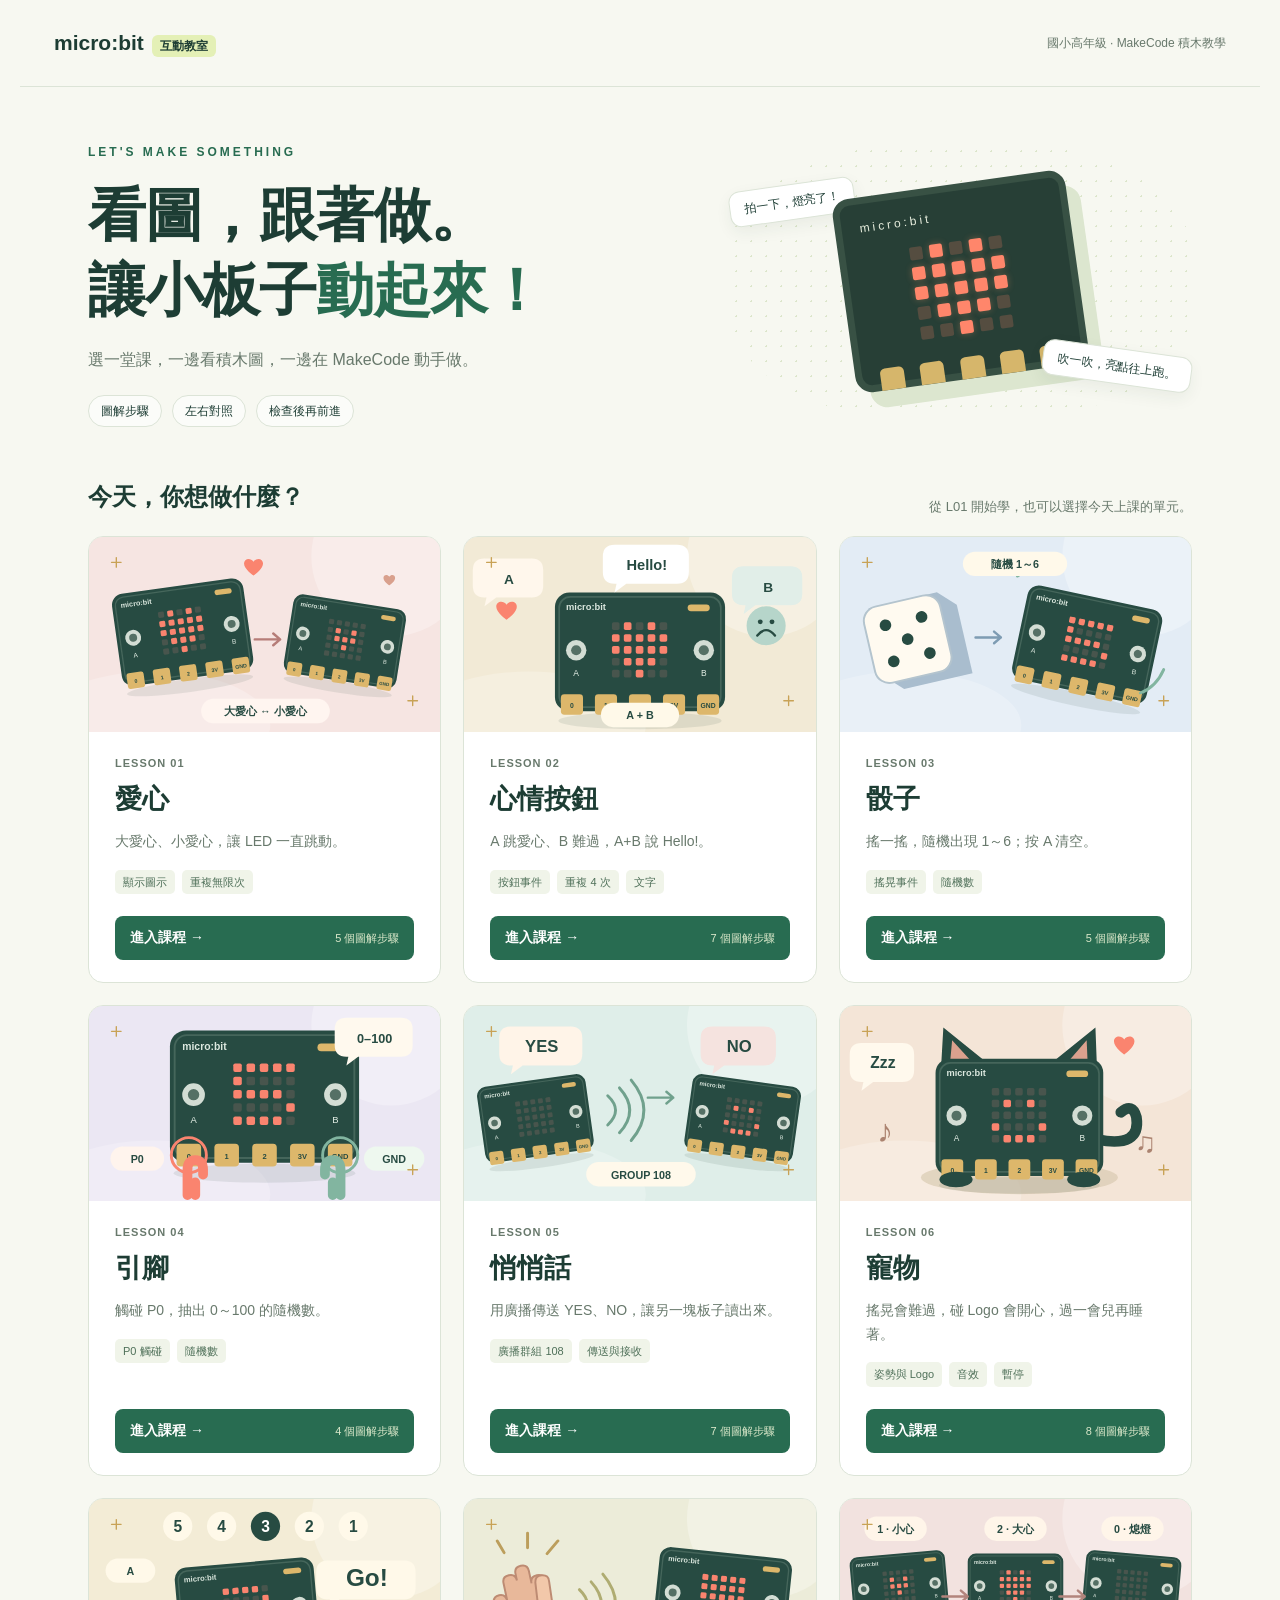
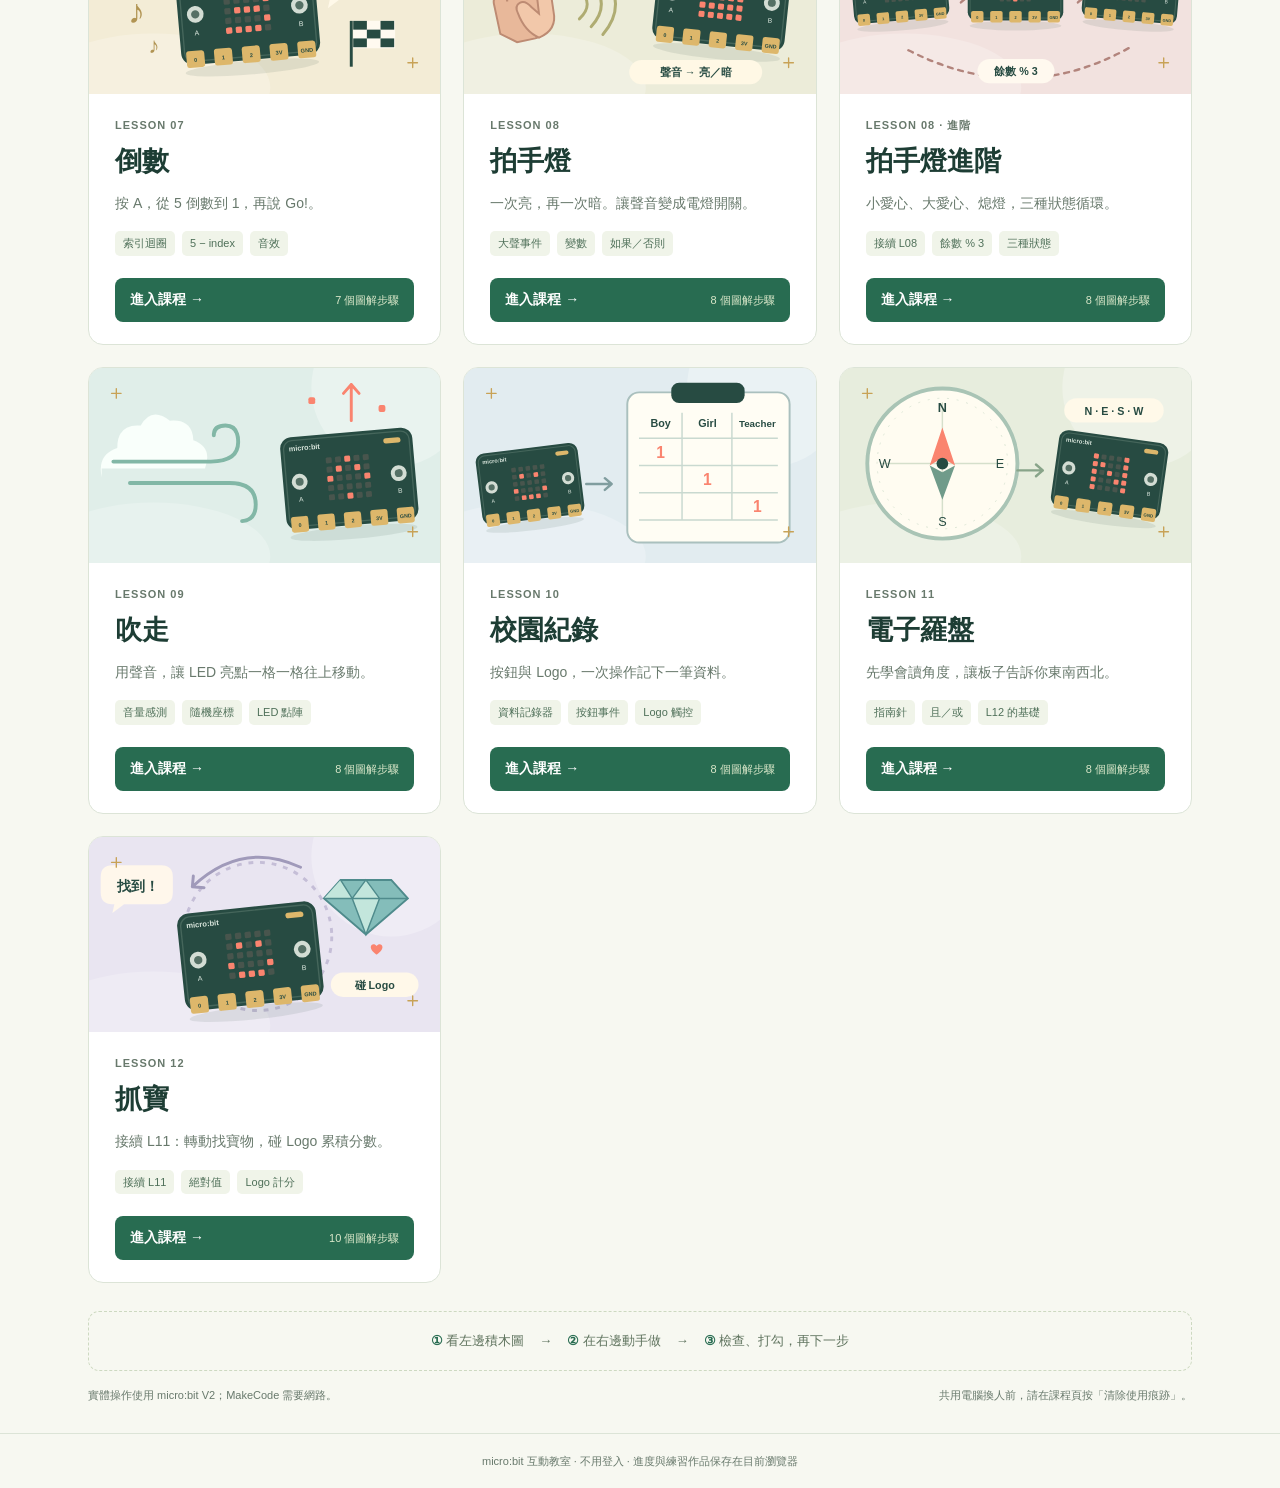
==== commit 128e5c22: "Illustrate every course with a distinct micro:bit teaching scene" ====
--- a/index.html
+++ b/index.html
@@ -1,8 +1,8 @@
 <!doctype html>
-<html lang="zh-Hant"><head><meta charset="utf-8"><meta name="viewport" content="width=device-width,initial-scale=1"><meta name="description" content="micro:bit 圖解互動教室：L01～L12 與拍手燈進階，共 13 個課程入口；看積木圖，對照 MakeCode 一步步操作。"><title>micro:bit 互動教室｜看圖，跟著做</title><link rel="stylesheet" href="cover.css"></head>
+<html lang="zh-Hant"><head><meta charset="utf-8"><meta name="viewport" content="width=device-width,initial-scale=1"><meta name="description" content="micro:bit 圖解互動教室：L01～L12 與拍手燈進階，共 13 個課程入口；看積木圖，對照 MakeCode 一步步操作。"><title>micro:bit 互動教室｜看圖，跟著做</title><link rel="stylesheet" href="cover.css?v=illustrated-20261123"></head>
 <body><header><a href="index.html" class="brand">micro:bit<span>互動教室</span></a><small>國小高年級 · MakeCode 積木教學</small></header>
 <main><section class="hero"><div><span class="eyebrow">LET'S MAKE SOMETHING</span><h1>看圖，跟著做。<br>讓小板子<em>動起來！</em></h1><p>選一堂課，一邊看積木圖，一邊在 MakeCode 動手做。</p><div class="pills"><span>圖解步驟</span><span>左右對照</span><span>檢查後再前進</span></div></div><div class="hero-art" aria-hidden="true"><span class="bubble clap-bubble">拍一下，燈亮了！</span><div class="board"><div class="board-name">micro:bit</div><div class="leds"><i></i><i class="lit"></i><i></i><i class="lit"></i><i></i><i class="lit"></i><i class="lit"></i><i class="lit"></i><i class="lit"></i><i class="lit"></i><i class="lit"></i><i class="lit"></i><i class="lit"></i><i class="lit"></i><i class="lit"></i><i></i><i class="lit"></i><i class="lit"></i><i class="lit"></i><i></i><i></i><i></i><i class="lit"></i><i></i><i></i></div><div class="pins"><b></b><b></b><b></b><b></b><b></b></div></div><span class="bubble wind-bubble">吹一吹，亮點往上跑。</span></div></section>
-<section aria-labelledby="courseTitle"><div class="section-head"><h2 id="courseTitle">今天，你想做什麼？</h2><p>從 L01 開始學，也可以選擇今天上課的單元。</p></div><div class="courses"><a class="course" href="lesson01.html" aria-label="進入第 01 課愛心"><div class="course-art record-art" aria-hidden="true"><span class="large-icon">♥</span></div><div class="course-body"><span class="course-no">LESSON 01</span><h3>愛心</h3><p>大愛心、小愛心，讓 LED 一直跳動。</p><div class="tags"><span>顯示圖示</span><span>重複無限次</span></div><div class="enter"><span>進入課程 →</span><small>5 個圖解步驟</small></div></div></a><a class="course" href="lesson02.html" aria-label="進入第 02 課心情按鈕"><div class="course-art record-art" aria-hidden="true"><span class="large-icon">☺</span></div><div class="course-body"><span class="course-no">LESSON 02</span><h3>心情按鈕</h3><p>A 跳愛心、B 難過，A+B 說 Hello!。</p><div class="tags"><span>按鈕事件</span><span>重複 4 次</span><span>文字</span></div><div class="enter"><span>進入課程 →</span><small>7 個圖解步驟</small></div></div></a><a class="course" href="lesson03.html" aria-label="進入第 03 課骰子"><div class="course-art record-art" aria-hidden="true"><span class="large-icon">⚄</span></div><div class="course-body"><span class="course-no">LESSON 03</span><h3>骰子</h3><p>搖一搖，隨機出現 1～6；按 A 清空。</p><div class="tags"><span>搖晃事件</span><span>隨機數</span></div><div class="enter"><span>進入課程 →</span><small>5 個圖解步驟</small></div></div></a><a class="course" href="lesson04.html" aria-label="進入第 04 課引腳"><div class="course-art record-art" aria-hidden="true"><span class="large-icon">◎</span></div><div class="course-body"><span class="course-no">LESSON 04</span><h3>引腳</h3><p>觸碰 P0，抽出 0～100 的隨機數。</p><div class="tags"><span>P0 觸碰</span><span>隨機數</span></div><div class="enter"><span>進入課程 →</span><small>4 個圖解步驟</small></div></div></a><a class="course" href="lesson05.html" aria-label="進入第 05 課悄悄話"><div class="course-art record-art" aria-hidden="true"><span class="large-icon">↔</span></div><div class="course-body"><span class="course-no">LESSON 05</span><h3>悄悄話</h3><p>用廣播傳送 YES、NO，讓另一塊板子讀出來。</p><div class="tags"><span>廣播群組 108</span><span>傳送與接收</span></div><div class="enter"><span>進入課程 →</span><small>7 個圖解步驟</small></div></div></a><a class="course" href="lesson06.html" aria-label="進入第 06 課寵物"><div class="course-art record-art" aria-hidden="true"><span class="large-icon">☾</span></div><div class="course-body"><span class="course-no">LESSON 06</span><h3>寵物</h3><p>搖晃會難過，碰 Logo 會開心，過一會兒再睡著。</p><div class="tags"><span>姿勢與 Logo</span><span>音效</span><span>暫停</span></div><div class="enter"><span>進入課程 →</span><small>8 個圖解步驟</small></div></div></a><a class="course" href="lesson07.html" aria-label="進入第 07 課倒數"><div class="course-art record-art" aria-hidden="true"><span class="large-icon">5</span></div><div class="course-body"><span class="course-no">LESSON 07</span><h3>倒數</h3><p>按 A，從 5 倒數到 1，再說 Go!。</p><div class="tags"><span>索引迴圈</span><span>5 − index</span><span>音效</span></div><div class="enter"><span>進入課程 →</span><small>7 個圖解步驟</small></div></div></a>
-<a class="course" href="lesson08.html" aria-label="進入第 08 課拍手燈"><div class="course-art clap-art" aria-hidden="true"><span class="large-icon">👏</span><span class="arrow">→</span><div class="lamp"></div></div><div class="course-body"><span class="course-no">LESSON 08</span><h3>拍手燈</h3><p>一次亮，再一次暗。讓聲音變成電燈開關。</p><div class="tags"><span>大聲事件</span><span>變數</span><span>如果／否則</span></div><div class="enter"><span>進入課程 →</span><small>8 個圖解步驟</small></div></div></a>
-<a class="course" href="lesson08advanced.html" aria-label="進入拍手燈進階課"><div class="course-art record-art" aria-hidden="true"><span class="large-icon">👏</span></div><div class="course-body"><span class="course-no">LESSON 08 · 進階</span><h3>拍手燈進階</h3><p>小愛心、大愛心、熄燈，三種狀態循環。</p><div class="tags"><span>接續 L08</span><span>餘數 % 3</span><span>三種狀態</span></div><div class="enter"><span>進入課程 →</span><small>8 個圖解步驟</small></div></div></a><a class="course" href="lesson09.html" aria-label="進入第 09 課吹走"><div class="course-art wind-art" aria-hidden="true"><span class="wind-lines">≋</span><span class="arrow">→</span><div class="pixels"><i></i><i></i><i></i><i></i><i></i><i></i><i></i><i></i><i></i><i></i><i></i><i></i><i></i><i></i><i></i><i></i><i></i><i></i><i></i><i></i><i></i><i></i><i></i><i></i><i></i></div></div><div class="course-body"><span class="course-no">LESSON 09</span><h3>吹走</h3><p>用聲音，讓 LED 亮點一格一格往上移動。</p><div class="tags"><span>音量感測</span><span>隨機座標</span><span>LED 點陣</span></div><div class="enter"><span>進入課程 →</span><small>8 個圖解步驟</small></div></div></a>
-<a class="course" href="lesson10.html" aria-label="進入第 10 課校園紀錄"><div class="course-art record-art" aria-hidden="true"><span class="large-icon">▤</span><div class="record-cover-grid"><b>Boy</b><b>Girl</b><b>Teacher</b><span>1</span><span> </span><span> </span><span> </span><span>1</span><span> </span><span> </span><span> </span><span>1</span></div></div><div class="course-body"><span class="course-no">LESSON 10</span><h3>校園紀錄</h3><p>按鈕與 Logo，一次操作記下一筆資料。</p><div class="tags"><span>資料記錄器</span><span>按鈕事件</span><span>Logo 觸控</span></div><div class="enter"><span>進入課程 →</span><small>8 個圖解步驟</small></div></div></a><a class="course" href="lesson11.html" aria-label="進入第 11 課電子羅盤"><div class="course-art record-art" aria-hidden="true"><span class="large-icon">🧭</span></div><div class="course-body"><span class="course-no">LESSON 11</span><h3>電子羅盤</h3><p>先學會讀角度，讓板子告訴你東南西北。</p><div class="tags"><span>指南針</span><span>且／或</span><span>L12 的基礎</span></div><div class="enter"><span>進入課程 →</span><small>8 個圖解步驟</small></div></div></a><a class="course" href="lesson12.html" aria-label="進入第 12 課抓寶"><div class="course-art record-art" aria-hidden="true"><span class="large-icon">💎</span></div><div class="course-body"><span class="course-no">LESSON 12</span><h3>抓寶</h3><p>接續 L11：轉動找寶物，碰 Logo 累積分數。</p><div class="tags"><span>接續 L11</span><span>絕對值</span><span>Logo 計分</span></div><div class="enter"><span>進入課程 →</span><small>10 個圖解步驟</small></div></div></a></div></section><div class="howto"><span><b>①</b> 看左邊積木圖</span><span>→</span><span><b>②</b> 在右邊動手做</span><span>→</span><span><b>③</b> 檢查、打勾，再下一步</span></div><div class="notes"><span>實體操作使用 micro:bit V2；MakeCode 需要網路。</span><span>共用電腦換人前，請在課程頁按「清除使用痕跡」。</span></div></main><footer>micro:bit 互動教室 · 不用登入 · 進度與練習作品保存在目前瀏覽器</footer></body></html>
+<section aria-labelledby="courseTitle"><div class="section-head"><h2 id="courseTitle">今天，你想做什麼？</h2><p>從 L01 開始學，也可以選擇今天上課的單元。</p></div><div class="courses"><a class="course" href="lesson01.html" aria-label="進入第 01 課愛心"><div class="course-art illustrated" aria-hidden="true"><img src="assets/cover/lesson-01.svg" alt="" width="360" height="200" decoding="async"></div><div class="course-body"><span class="course-no">LESSON 01</span><h3>愛心</h3><p>大愛心、小愛心，讓 LED 一直跳動。</p><div class="tags"><span>顯示圖示</span><span>重複無限次</span></div><div class="enter"><span>進入課程 →</span><small>5 個圖解步驟</small></div></div></a><a class="course" href="lesson02.html" aria-label="進入第 02 課心情按鈕"><div class="course-art illustrated" aria-hidden="true"><img src="assets/cover/lesson-02.svg" alt="" width="360" height="200" decoding="async"></div><div class="course-body"><span class="course-no">LESSON 02</span><h3>心情按鈕</h3><p>A 跳愛心、B 難過，A+B 說 Hello!。</p><div class="tags"><span>按鈕事件</span><span>重複 4 次</span><span>文字</span></div><div class="enter"><span>進入課程 →</span><small>7 個圖解步驟</small></div></div></a><a class="course" href="lesson03.html" aria-label="進入第 03 課骰子"><div class="course-art illustrated" aria-hidden="true"><img src="assets/cover/lesson-03.svg" alt="" width="360" height="200" decoding="async"></div><div class="course-body"><span class="course-no">LESSON 03</span><h3>骰子</h3><p>搖一搖，隨機出現 1～6；按 A 清空。</p><div class="tags"><span>搖晃事件</span><span>隨機數</span></div><div class="enter"><span>進入課程 →</span><small>5 個圖解步驟</small></div></div></a><a class="course" href="lesson04.html" aria-label="進入第 04 課引腳"><div class="course-art illustrated" aria-hidden="true"><img src="assets/cover/lesson-04.svg" alt="" width="360" height="200" decoding="async"></div><div class="course-body"><span class="course-no">LESSON 04</span><h3>引腳</h3><p>觸碰 P0，抽出 0～100 的隨機數。</p><div class="tags"><span>P0 觸碰</span><span>隨機數</span></div><div class="enter"><span>進入課程 →</span><small>4 個圖解步驟</small></div></div></a><a class="course" href="lesson05.html" aria-label="進入第 05 課悄悄話"><div class="course-art illustrated" aria-hidden="true"><img src="assets/cover/lesson-05.svg" alt="" width="360" height="200" decoding="async"></div><div class="course-body"><span class="course-no">LESSON 05</span><h3>悄悄話</h3><p>用廣播傳送 YES、NO，讓另一塊板子讀出來。</p><div class="tags"><span>廣播群組 108</span><span>傳送與接收</span></div><div class="enter"><span>進入課程 →</span><small>7 個圖解步驟</small></div></div></a><a class="course" href="lesson06.html" aria-label="進入第 06 課寵物"><div class="course-art illustrated" aria-hidden="true"><img src="assets/cover/lesson-06.svg" alt="" width="360" height="200" decoding="async"></div><div class="course-body"><span class="course-no">LESSON 06</span><h3>寵物</h3><p>搖晃會難過，碰 Logo 會開心，過一會兒再睡著。</p><div class="tags"><span>姿勢與 Logo</span><span>音效</span><span>暫停</span></div><div class="enter"><span>進入課程 →</span><small>8 個圖解步驟</small></div></div></a><a class="course" href="lesson07.html" aria-label="進入第 07 課倒數"><div class="course-art illustrated" aria-hidden="true"><img src="assets/cover/lesson-07.svg" alt="" width="360" height="200" decoding="async"></div><div class="course-body"><span class="course-no">LESSON 07</span><h3>倒數</h3><p>按 A，從 5 倒數到 1，再說 Go!。</p><div class="tags"><span>索引迴圈</span><span>5 − index</span><span>音效</span></div><div class="enter"><span>進入課程 →</span><small>7 個圖解步驟</small></div></div></a>
+<a class="course" href="lesson08.html" aria-label="進入第 08 課拍手燈"><div class="course-art illustrated" aria-hidden="true"><img src="assets/cover/lesson-08.svg" alt="" width="360" height="200" decoding="async"></div><div class="course-body"><span class="course-no">LESSON 08</span><h3>拍手燈</h3><p>一次亮，再一次暗。讓聲音變成電燈開關。</p><div class="tags"><span>大聲事件</span><span>變數</span><span>如果／否則</span></div><div class="enter"><span>進入課程 →</span><small>8 個圖解步驟</small></div></div></a>
+<a class="course" href="lesson08advanced.html" aria-label="進入拍手燈進階課"><div class="course-art illustrated" aria-hidden="true"><img src="assets/cover/lesson-08advanced.svg" alt="" width="360" height="200" decoding="async"></div><div class="course-body"><span class="course-no">LESSON 08 · 進階</span><h3>拍手燈進階</h3><p>小愛心、大愛心、熄燈，三種狀態循環。</p><div class="tags"><span>接續 L08</span><span>餘數 % 3</span><span>三種狀態</span></div><div class="enter"><span>進入課程 →</span><small>8 個圖解步驟</small></div></div></a><a class="course" href="lesson09.html" aria-label="進入第 09 課吹走"><div class="course-art illustrated" aria-hidden="true"><img src="assets/cover/lesson-09.svg" alt="" width="360" height="200" decoding="async"></div><div class="course-body"><span class="course-no">LESSON 09</span><h3>吹走</h3><p>用聲音，讓 LED 亮點一格一格往上移動。</p><div class="tags"><span>音量感測</span><span>隨機座標</span><span>LED 點陣</span></div><div class="enter"><span>進入課程 →</span><small>8 個圖解步驟</small></div></div></a>
+<a class="course" href="lesson10.html" aria-label="進入第 10 課校園紀錄"><div class="course-art illustrated" aria-hidden="true"><img src="assets/cover/lesson-10.svg" alt="" width="360" height="200" decoding="async"></div><div class="course-body"><span class="course-no">LESSON 10</span><h3>校園紀錄</h3><p>按鈕與 Logo，一次操作記下一筆資料。</p><div class="tags"><span>資料記錄器</span><span>按鈕事件</span><span>Logo 觸控</span></div><div class="enter"><span>進入課程 →</span><small>8 個圖解步驟</small></div></div></a><a class="course" href="lesson11.html" aria-label="進入第 11 課電子羅盤"><div class="course-art illustrated" aria-hidden="true"><img src="assets/cover/lesson-11.svg" alt="" width="360" height="200" decoding="async"></div><div class="course-body"><span class="course-no">LESSON 11</span><h3>電子羅盤</h3><p>先學會讀角度，讓板子告訴你東南西北。</p><div class="tags"><span>指南針</span><span>且／或</span><span>L12 的基礎</span></div><div class="enter"><span>進入課程 →</span><small>8 個圖解步驟</small></div></div></a><a class="course" href="lesson12.html" aria-label="進入第 12 課抓寶"><div class="course-art illustrated" aria-hidden="true"><img src="assets/cover/lesson-12.svg" alt="" width="360" height="200" decoding="async"></div><div class="course-body"><span class="course-no">LESSON 12</span><h3>抓寶</h3><p>接續 L11：轉動找寶物，碰 Logo 累積分數。</p><div class="tags"><span>接續 L11</span><span>絕對值</span><span>Logo 計分</span></div><div class="enter"><span>進入課程 →</span><small>10 個圖解步驟</small></div></div></a></div></section><div class="howto"><span><b>①</b> 看左邊積木圖</span><span>→</span><span><b>②</b> 在右邊動手做</span><span>→</span><span><b>③</b> 檢查、打勾，再下一步</span></div><div class="notes"><span>實體操作使用 micro:bit V2；MakeCode 需要網路。</span><span>共用電腦換人前，請在課程頁按「清除使用痕跡」。</span></div></main><footer>micro:bit 互動教室 · 不用登入 · 進度與練習作品保存在目前瀏覽器</footer></body></html>
--- a/cover.css
+++ b/cover.css
@@ -1,2 +1,5 @@
 :root{--ink:#1d3d34;--green:#286c51;--muted:#68796c;--line:#dce4d7;--paper:#f7f8f1;--lime:#e4f0b6}*{box-sizing:border-box}body{margin:0;background:var(--paper);color:var(--ink);font:16px/1.7 "Segoe UI","Microsoft JhengHei",sans-serif}a{color:inherit;text-decoration:none}a:focus-visible{outline:3px solid #e6a648;outline-offset:5px}header{max-width:1240px;margin:auto;padding:25px 34px;display:flex;justify-content:space-between;align-items:center;border-bottom:1px solid var(--line)}.brand{font-weight:800;font-size:21px}.brand span{font-size:12px;border-radius:6px;padding:4px 8px;margin-left:8px;background:var(--lime)}header small{font-size:12px;color:var(--muted)}main{max-width:1172px;margin:auto;padding:0 34px}.hero{display:grid;grid-template-columns:1.3fr 1fr;align-items:center;gap:40px;padding:50px 0 34px}.eyebrow{color:var(--green);font-size:12px;letter-spacing:3px;font-weight:bold}.hero h1{font-size:clamp(38px,4.5vw,59px);line-height:1.3;letter-spacing:-1px;margin:14px 0 18px}.hero h1 em{font-style:normal;color:var(--green)}.hero p{color:var(--muted);margin:0 0 22px;font-size:16px}.pills{display:flex;flex-wrap:wrap;gap:10px}.pills span{border:1px solid var(--line);border-radius:20px;padding:5px 12px;font-size:12px;background:#fff9}.hero-art{min-height:275px;position:relative;display:flex;align-items:center;justify-content:center;background:radial-gradient(#dce6cb 1px,transparent 1px);background-size:15px 15px;border-radius:40%}.board{width:235px;height:195px;background:#273f36;border:7px solid #385144;border-radius:17px;transform:rotate(-8deg);box-shadow:13px 17px 0 #dce6cf;padding:14px 18px 0;position:relative}.board-name{color:#e6eddd;font-size:12px;letter-spacing:3px}.leds{display:grid;grid-template-columns:repeat(5,13px);gap:7px;justify-content:center;margin:16px 0}.leds i{width:13px;height:13px;display:block;background:#554d40;border-radius:2px}.leds i.lit{background:#ff866b;box-shadow:0 0 7px #f9986a55}.pins{display:flex;gap:12px;justify-content:space-between;position:absolute;bottom:-7px;left:18px;right:18px}.pins b{display:block;height:22px;width:24px;border-radius:5px 5px 0 0;background:#d6b66b}.bubble{background:#fff;padding:7px 14px;border:1px solid var(--line);border-radius:11px;position:absolute;font-size:12px;box-shadow:0 6px 16px #243a3310}.clap-bubble{left:0;top:40px;transform:rotate(-8deg)}.wind-bubble{right:0;bottom:35px;transform:rotate(8deg)}.section-head{display:flex;align-items:end;justify-content:space-between;margin:16px 0 18px}.section-head h2{font-size:24px;margin:0}.section-head p{font-size:13px;color:var(--muted);margin:0}.courses{display:grid;grid-template-columns:1fr 1fr;gap:22px}.course{display:flex;flex-direction:column;background:#fff;border:1px solid var(--line);border-radius:15px;overflow:hidden;transition:transform .15s,box-shadow .15s}.course:hover{transform:translateY(-3px);box-shadow:0 10px 25px #2345320d}.course-art{height:137px;display:flex;justify-content:center;align-items:center;gap:25px;position:relative}.clap-art{background:#ebeddc}.wind-art{background:#e5eee8}.large-icon{font-size:50px;line-height:1}.lamp{width:65px;height:65px;border:3px solid #be993e;background:#f4d98b;border-radius:50%;box-shadow:0 0 0 12px #f2e6bc}.lamp:after{content:'';display:block;margin:59px auto 0;width:30px;height:11px;background:#b59d67;border-radius:0 0 4px 4px}.arrow{font-size:34px;color:#769165}.pixels{display:grid;grid-template-columns:repeat(5,11px);gap:5px;background:#2c4338;border-radius:10px;padding:18px}.pixels i{width:11px;height:11px;background:#ff9274;border-radius:2px}.pixels i:nth-child(4n){opacity:.12}.wind-lines{font-size:66px;line-height:1;color:#6f9c8b}.course-body{padding:22px 26px;flex:1;display:flex;flex-direction:column}.course-no{font-size:11px;letter-spacing:1px;color:var(--muted);font-weight:700}.course h3{font-size:27px;margin:4px 0 7px}.course p{color:var(--muted);margin:0 0 16px;font-size:14px}.tags{display:flex;flex-wrap:wrap;gap:7px;margin-bottom:22px}.tags span{font-size:11px;color:#4f7059;background:#f0f4e9;border-radius:5px;padding:3px 8px}.enter{margin-top:auto;display:flex;align-items:center;justify-content:space-between;background:var(--green);color:#fff;border-radius:8px;padding:10px 15px;font-size:14px;font-weight:650}.enter small{color:#dbe8ca;font-size:11px;font-weight:400}.howto{display:flex;gap:15px;justify-content:center;flex-wrap:wrap;margin:28px 0 15px;padding:18px;border:1px dashed #cdd9c1;border-radius:11px;font-size:13px;color:#60745f}.howto b{color:var(--green)}.notes{display:flex;justify-content:space-between;gap:16px;flex-wrap:wrap;font-size:11px;color:var(--muted);margin:15px 0 28px}.notes a{text-decoration:underline}footer{text-align:center;border-top:1px solid var(--line);font-size:11px;padding:18px 25px;color:var(--muted)}@media(max-width:700px){header{padding:18px 20px}header small{display:none}main{padding:0 20px}.hero{grid-template-columns:1fr;padding:30px 0;gap:20px}.hero-art{min-height:225px}.board{transform:rotate(-5deg);width:215px}.clap-bubble{left:5%}.wind-bubble{right:5%}.courses{grid-template-columns:1fr}.section-head{display:block}.section-head p{margin-top:6px}.course-art{height:120px}.howto{justify-content:flex-start;gap:8px}.hero h1{font-size:40px}}@media(prefers-reduced-motion:reduce){.course{transition:none}.course:hover{transform:none}}
 .courses{grid-template-columns:repeat(3,minmax(0,1fr))}.record-art{background:#e1eeea}.record-cover-grid{display:grid;grid-template-columns:repeat(3,1fr);gap:3px;background:#c3d8ce;padding:8px;border-radius:7px;font-size:11px}.record-cover-grid>*{text-align:center;background:white;padding:2px 5px}.record-art .large-icon{font-size:43px;color:#4f856d}@media(max-width:760px){.courses{grid-template-columns:1fr}}
+
+/* 每課獨立情境插圖；以 SVG 保持投影、手機與高解析度螢幕清晰。 */
+.course-art.illustrated{height:auto;aspect-ratio:9/5;display:block;overflow:hidden;background:#e8eee2}.course-art.illustrated img{display:block;width:100%;height:100%;object-fit:contain}.course:hover .illustrated img{filter:saturate(1.04)}
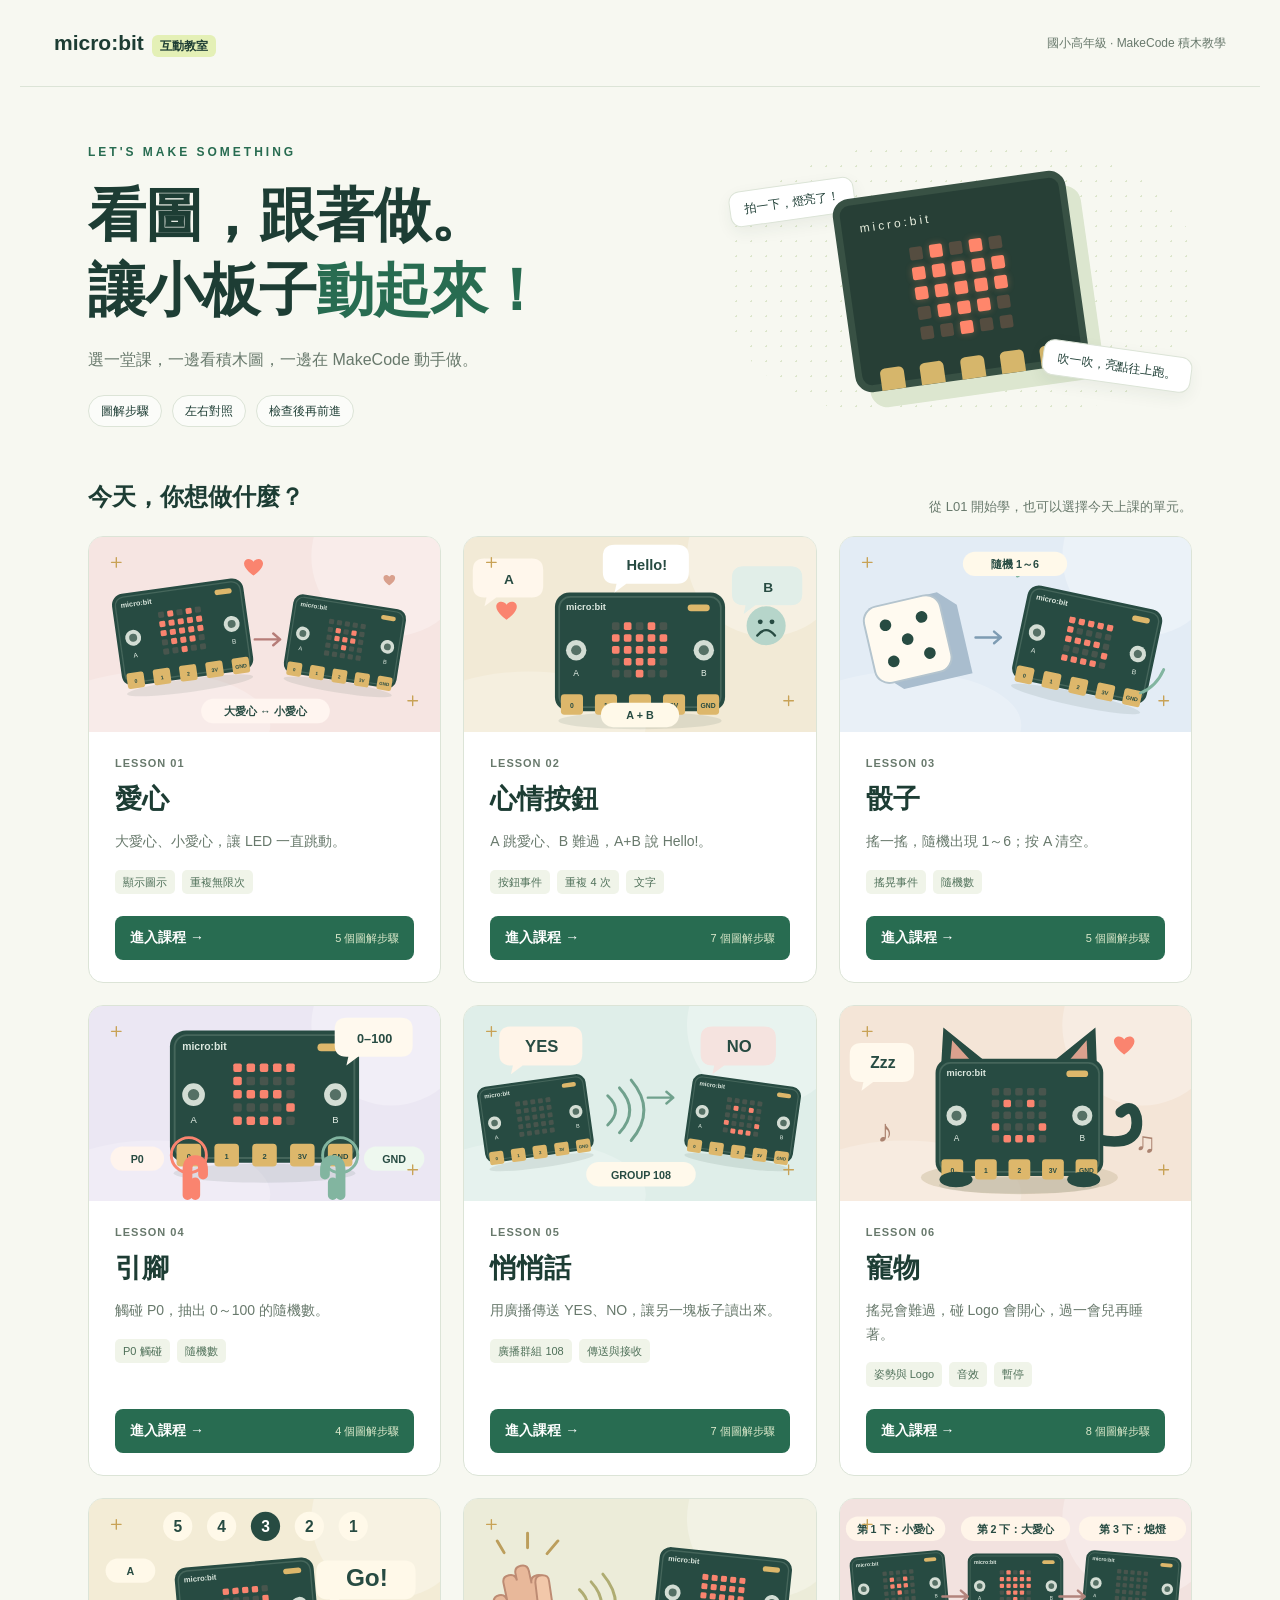
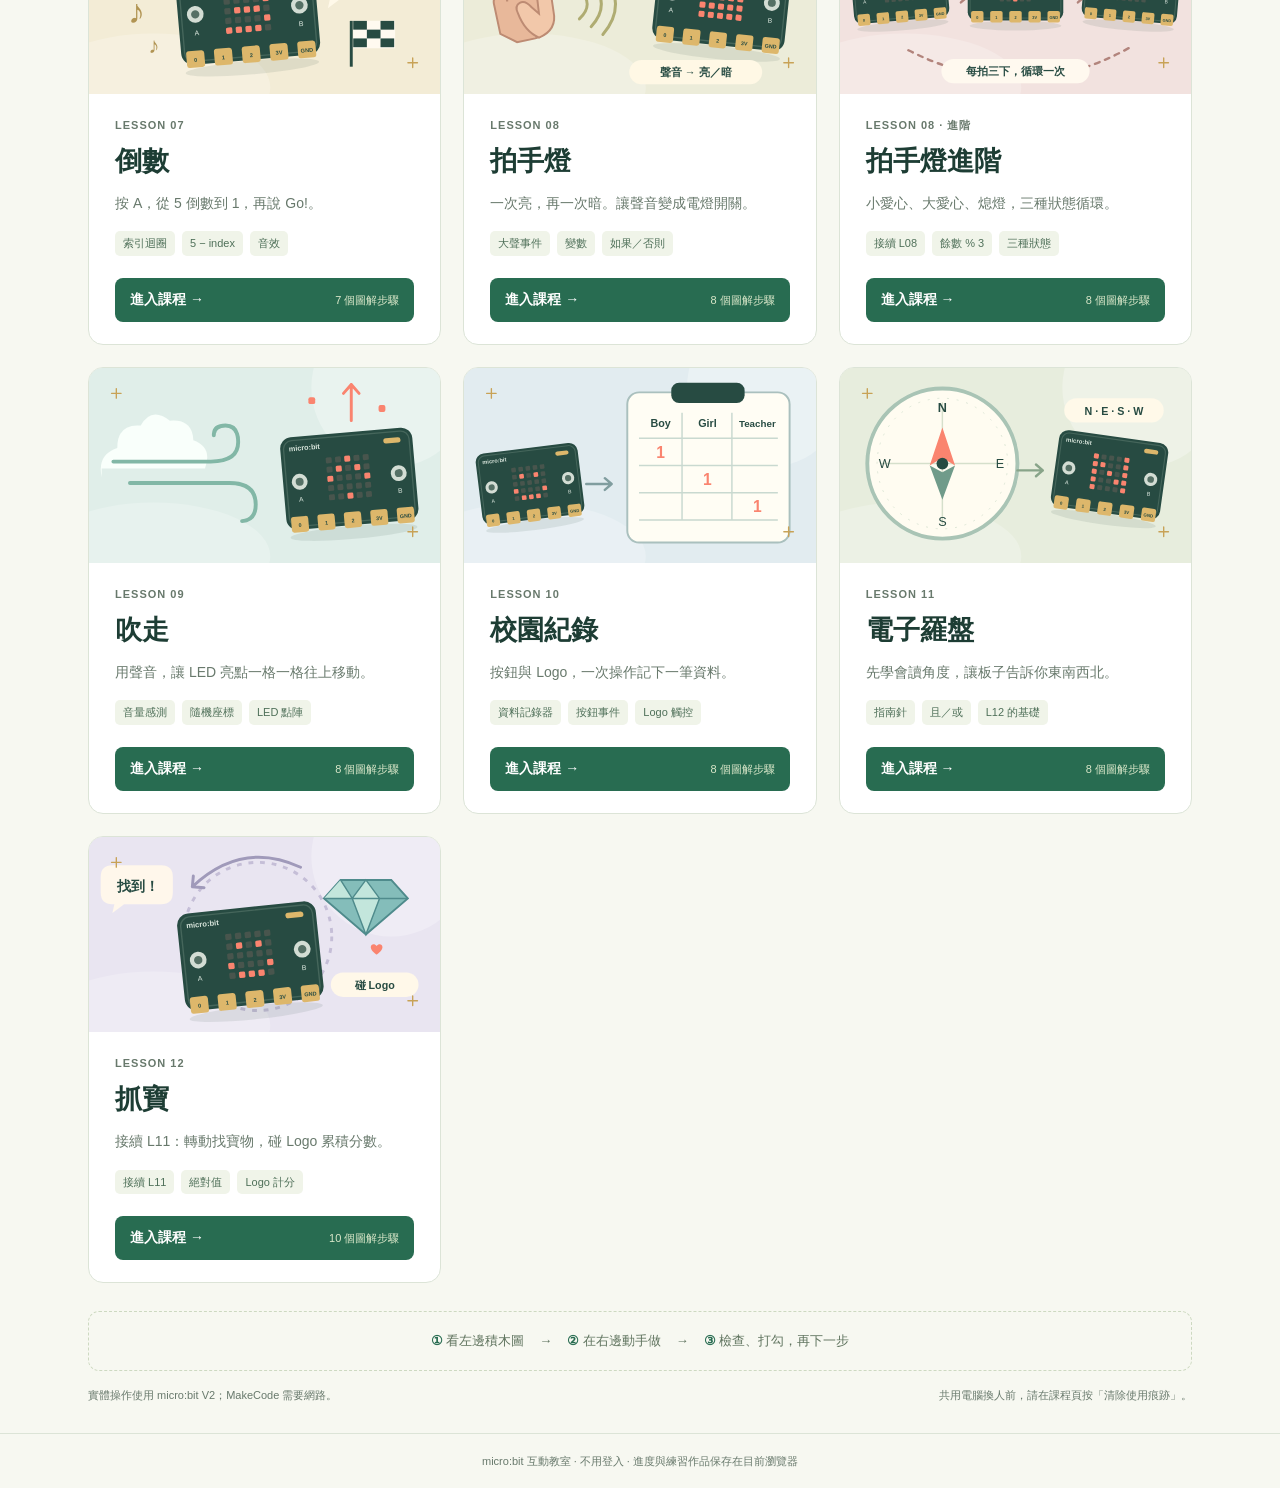
==== commit 0dcb907f: "Refresh advanced clap-light caption in cached homepages" ====
--- a/index.html
+++ b/index.html
@@ -4,5 +4,5 @@
 <main><section class="hero"><div><span class="eyebrow">LET'S MAKE SOMETHING</span><h1>看圖，跟著做。<br>讓小板子<em>動起來！</em></h1><p>選一堂課，一邊看積木圖，一邊在 MakeCode 動手做。</p><div class="pills"><span>圖解步驟</span><span>左右對照</span><span>檢查後再前進</span></div></div><div class="hero-art" aria-hidden="true"><span class="bubble clap-bubble">拍一下，燈亮了！</span><div class="board"><div class="board-name">micro:bit</div><div class="leds"><i></i><i class="lit"></i><i></i><i class="lit"></i><i></i><i class="lit"></i><i class="lit"></i><i class="lit"></i><i class="lit"></i><i class="lit"></i><i class="lit"></i><i class="lit"></i><i class="lit"></i><i class="lit"></i><i class="lit"></i><i></i><i class="lit"></i><i class="lit"></i><i class="lit"></i><i></i><i></i><i></i><i class="lit"></i><i></i><i></i></div><div class="pins"><b></b><b></b><b></b><b></b><b></b></div></div><span class="bubble wind-bubble">吹一吹，亮點往上跑。</span></div></section>
 <section aria-labelledby="courseTitle"><div class="section-head"><h2 id="courseTitle">今天，你想做什麼？</h2><p>從 L01 開始學，也可以選擇今天上課的單元。</p></div><div class="courses"><a class="course" href="lesson01.html" aria-label="進入第 01 課愛心"><div class="course-art illustrated" aria-hidden="true"><img src="assets/cover/lesson-01.svg" alt="" width="360" height="200" decoding="async"></div><div class="course-body"><span class="course-no">LESSON 01</span><h3>愛心</h3><p>大愛心、小愛心，讓 LED 一直跳動。</p><div class="tags"><span>顯示圖示</span><span>重複無限次</span></div><div class="enter"><span>進入課程 →</span><small>5 個圖解步驟</small></div></div></a><a class="course" href="lesson02.html" aria-label="進入第 02 課心情按鈕"><div class="course-art illustrated" aria-hidden="true"><img src="assets/cover/lesson-02.svg" alt="" width="360" height="200" decoding="async"></div><div class="course-body"><span class="course-no">LESSON 02</span><h3>心情按鈕</h3><p>A 跳愛心、B 難過，A+B 說 Hello!。</p><div class="tags"><span>按鈕事件</span><span>重複 4 次</span><span>文字</span></div><div class="enter"><span>進入課程 →</span><small>7 個圖解步驟</small></div></div></a><a class="course" href="lesson03.html" aria-label="進入第 03 課骰子"><div class="course-art illustrated" aria-hidden="true"><img src="assets/cover/lesson-03.svg" alt="" width="360" height="200" decoding="async"></div><div class="course-body"><span class="course-no">LESSON 03</span><h3>骰子</h3><p>搖一搖，隨機出現 1～6；按 A 清空。</p><div class="tags"><span>搖晃事件</span><span>隨機數</span></div><div class="enter"><span>進入課程 →</span><small>5 個圖解步驟</small></div></div></a><a class="course" href="lesson04.html" aria-label="進入第 04 課引腳"><div class="course-art illustrated" aria-hidden="true"><img src="assets/cover/lesson-04.svg" alt="" width="360" height="200" decoding="async"></div><div class="course-body"><span class="course-no">LESSON 04</span><h3>引腳</h3><p>觸碰 P0，抽出 0～100 的隨機數。</p><div class="tags"><span>P0 觸碰</span><span>隨機數</span></div><div class="enter"><span>進入課程 →</span><small>4 個圖解步驟</small></div></div></a><a class="course" href="lesson05.html" aria-label="進入第 05 課悄悄話"><div class="course-art illustrated" aria-hidden="true"><img src="assets/cover/lesson-05.svg" alt="" width="360" height="200" decoding="async"></div><div class="course-body"><span class="course-no">LESSON 05</span><h3>悄悄話</h3><p>用廣播傳送 YES、NO，讓另一塊板子讀出來。</p><div class="tags"><span>廣播群組 108</span><span>傳送與接收</span></div><div class="enter"><span>進入課程 →</span><small>7 個圖解步驟</small></div></div></a><a class="course" href="lesson06.html" aria-label="進入第 06 課寵物"><div class="course-art illustrated" aria-hidden="true"><img src="assets/cover/lesson-06.svg" alt="" width="360" height="200" decoding="async"></div><div class="course-body"><span class="course-no">LESSON 06</span><h3>寵物</h3><p>搖晃會難過，碰 Logo 會開心，過一會兒再睡著。</p><div class="tags"><span>姿勢與 Logo</span><span>音效</span><span>暫停</span></div><div class="enter"><span>進入課程 →</span><small>8 個圖解步驟</small></div></div></a><a class="course" href="lesson07.html" aria-label="進入第 07 課倒數"><div class="course-art illustrated" aria-hidden="true"><img src="assets/cover/lesson-07.svg" alt="" width="360" height="200" decoding="async"></div><div class="course-body"><span class="course-no">LESSON 07</span><h3>倒數</h3><p>按 A，從 5 倒數到 1，再說 Go!。</p><div class="tags"><span>索引迴圈</span><span>5 − index</span><span>音效</span></div><div class="enter"><span>進入課程 →</span><small>7 個圖解步驟</small></div></div></a>
 <a class="course" href="lesson08.html" aria-label="進入第 08 課拍手燈"><div class="course-art illustrated" aria-hidden="true"><img src="assets/cover/lesson-08.svg" alt="" width="360" height="200" decoding="async"></div><div class="course-body"><span class="course-no">LESSON 08</span><h3>拍手燈</h3><p>一次亮，再一次暗。讓聲音變成電燈開關。</p><div class="tags"><span>大聲事件</span><span>變數</span><span>如果／否則</span></div><div class="enter"><span>進入課程 →</span><small>8 個圖解步驟</small></div></div></a>
-<a class="course" href="lesson08advanced.html" aria-label="進入拍手燈進階課"><div class="course-art illustrated" aria-hidden="true"><img src="assets/cover/lesson-08advanced.svg" alt="" width="360" height="200" decoding="async"></div><div class="course-body"><span class="course-no">LESSON 08 · 進階</span><h3>拍手燈進階</h3><p>小愛心、大愛心、熄燈，三種狀態循環。</p><div class="tags"><span>接續 L08</span><span>餘數 % 3</span><span>三種狀態</span></div><div class="enter"><span>進入課程 →</span><small>8 個圖解步驟</small></div></div></a><a class="course" href="lesson09.html" aria-label="進入第 09 課吹走"><div class="course-art illustrated" aria-hidden="true"><img src="assets/cover/lesson-09.svg" alt="" width="360" height="200" decoding="async"></div><div class="course-body"><span class="course-no">LESSON 09</span><h3>吹走</h3><p>用聲音，讓 LED 亮點一格一格往上移動。</p><div class="tags"><span>音量感測</span><span>隨機座標</span><span>LED 點陣</span></div><div class="enter"><span>進入課程 →</span><small>8 個圖解步驟</small></div></div></a>
+<a class="course" href="lesson08advanced.html" aria-label="進入拍手燈進階課"><div class="course-art illustrated" aria-hidden="true"><img src="assets/cover/lesson-08advanced.svg?v=three-claps" alt="" width="360" height="200" decoding="async"></div><div class="course-body"><span class="course-no">LESSON 08 · 進階</span><h3>拍手燈進階</h3><p>小愛心、大愛心、熄燈，三種狀態循環。</p><div class="tags"><span>接續 L08</span><span>餘數 % 3</span><span>三種狀態</span></div><div class="enter"><span>進入課程 →</span><small>8 個圖解步驟</small></div></div></a><a class="course" href="lesson09.html" aria-label="進入第 09 課吹走"><div class="course-art illustrated" aria-hidden="true"><img src="assets/cover/lesson-09.svg" alt="" width="360" height="200" decoding="async"></div><div class="course-body"><span class="course-no">LESSON 09</span><h3>吹走</h3><p>用聲音，讓 LED 亮點一格一格往上移動。</p><div class="tags"><span>音量感測</span><span>隨機座標</span><span>LED 點陣</span></div><div class="enter"><span>進入課程 →</span><small>8 個圖解步驟</small></div></div></a>
 <a class="course" href="lesson10.html" aria-label="進入第 10 課校園紀錄"><div class="course-art illustrated" aria-hidden="true"><img src="assets/cover/lesson-10.svg" alt="" width="360" height="200" decoding="async"></div><div class="course-body"><span class="course-no">LESSON 10</span><h3>校園紀錄</h3><p>按鈕與 Logo，一次操作記下一筆資料。</p><div class="tags"><span>資料記錄器</span><span>按鈕事件</span><span>Logo 觸控</span></div><div class="enter"><span>進入課程 →</span><small>8 個圖解步驟</small></div></div></a><a class="course" href="lesson11.html" aria-label="進入第 11 課電子羅盤"><div class="course-art illustrated" aria-hidden="true"><img src="assets/cover/lesson-11.svg" alt="" width="360" height="200" decoding="async"></div><div class="course-body"><span class="course-no">LESSON 11</span><h3>電子羅盤</h3><p>先學會讀角度，讓板子告訴你東南西北。</p><div class="tags"><span>指南針</span><span>且／或</span><span>L12 的基礎</span></div><div class="enter"><span>進入課程 →</span><small>8 個圖解步驟</small></div></div></a><a class="course" href="lesson12.html" aria-label="進入第 12 課抓寶"><div class="course-art illustrated" aria-hidden="true"><img src="assets/cover/lesson-12.svg" alt="" width="360" height="200" decoding="async"></div><div class="course-body"><span class="course-no">LESSON 12</span><h3>抓寶</h3><p>接續 L11：轉動找寶物，碰 Logo 累積分數。</p><div class="tags"><span>接續 L11</span><span>絕對值</span><span>Logo 計分</span></div><div class="enter"><span>進入課程 →</span><small>10 個圖解步驟</small></div></div></a></div></section><div class="howto"><span><b>①</b> 看左邊積木圖</span><span>→</span><span><b>②</b> 在右邊動手做</span><span>→</span><span><b>③</b> 檢查、打勾，再下一步</span></div><div class="notes"><span>實體操作使用 micro:bit V2；MakeCode 需要網路。</span><span>共用電腦換人前，請在課程頁按「清除使用痕跡」。</span></div></main><footer>micro:bit 互動教室 · 不用登入 · 進度與練習作品保存在目前瀏覽器</footer></body></html>
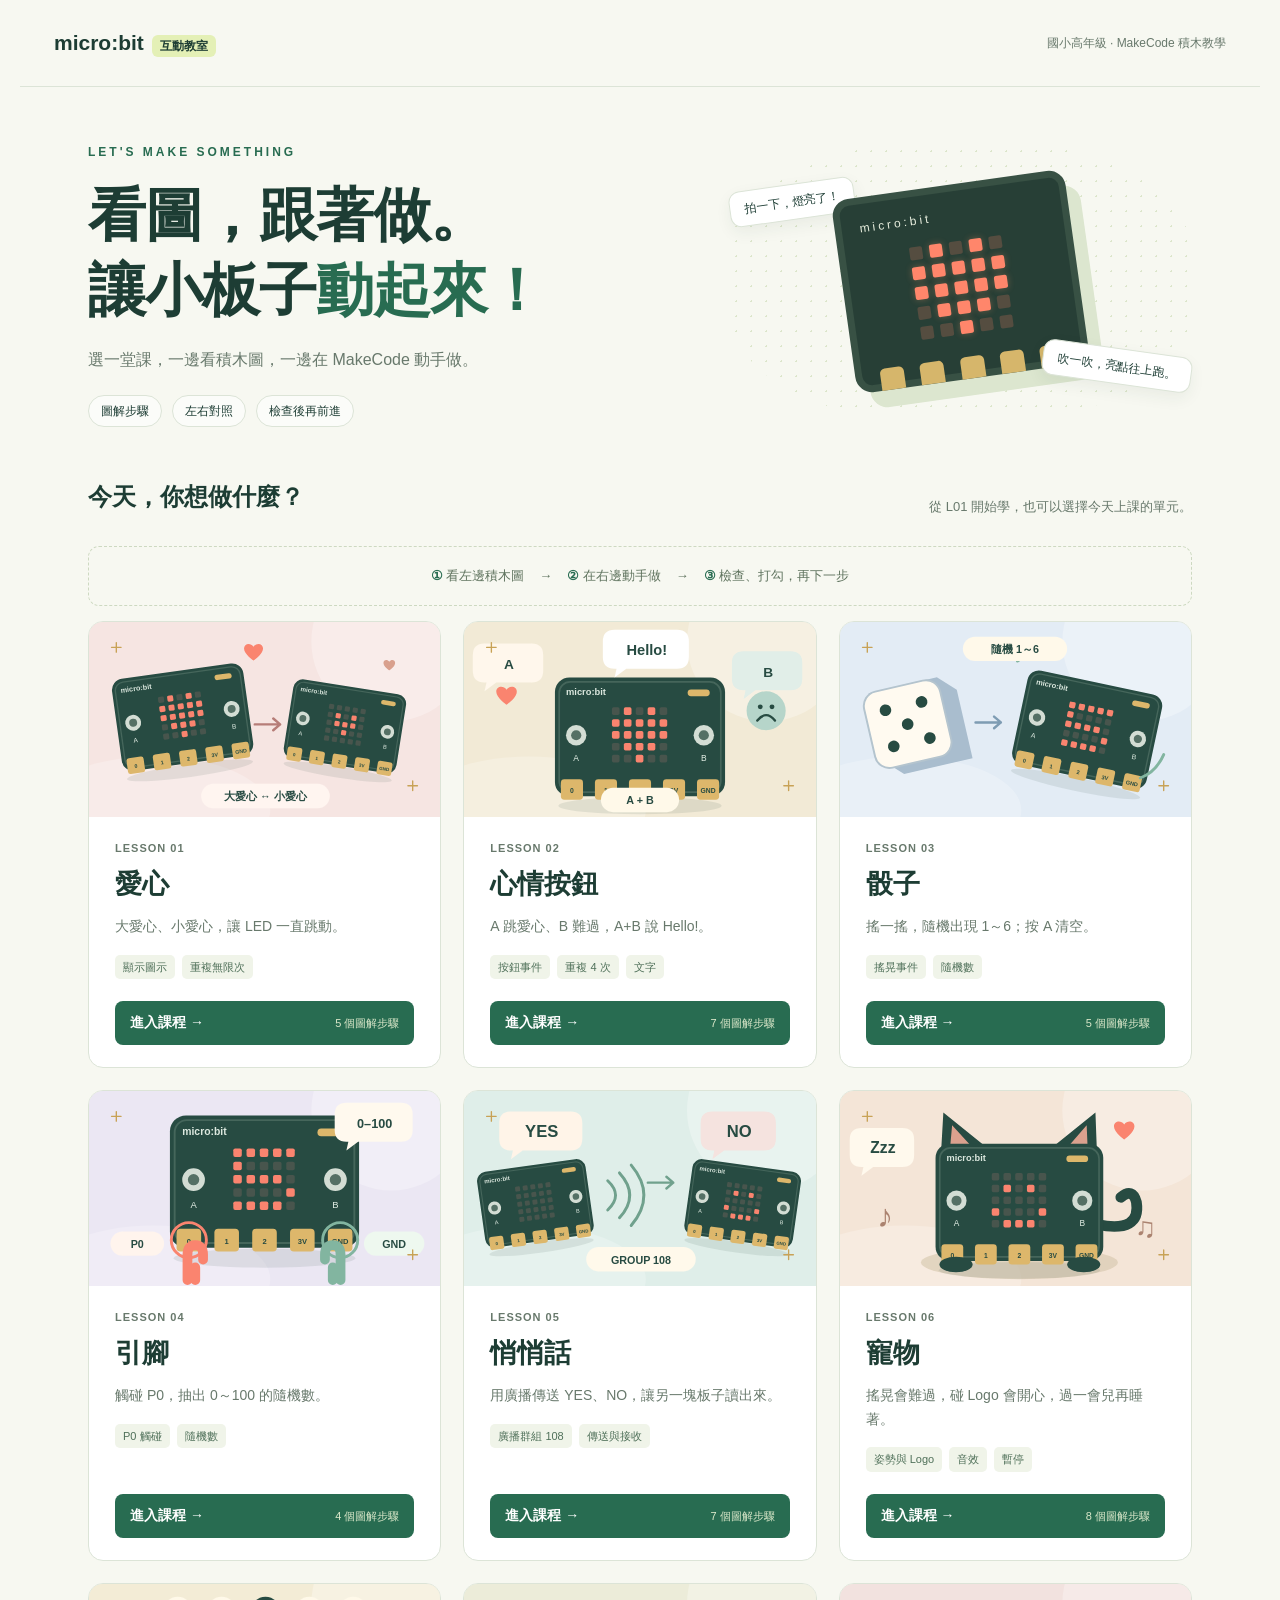
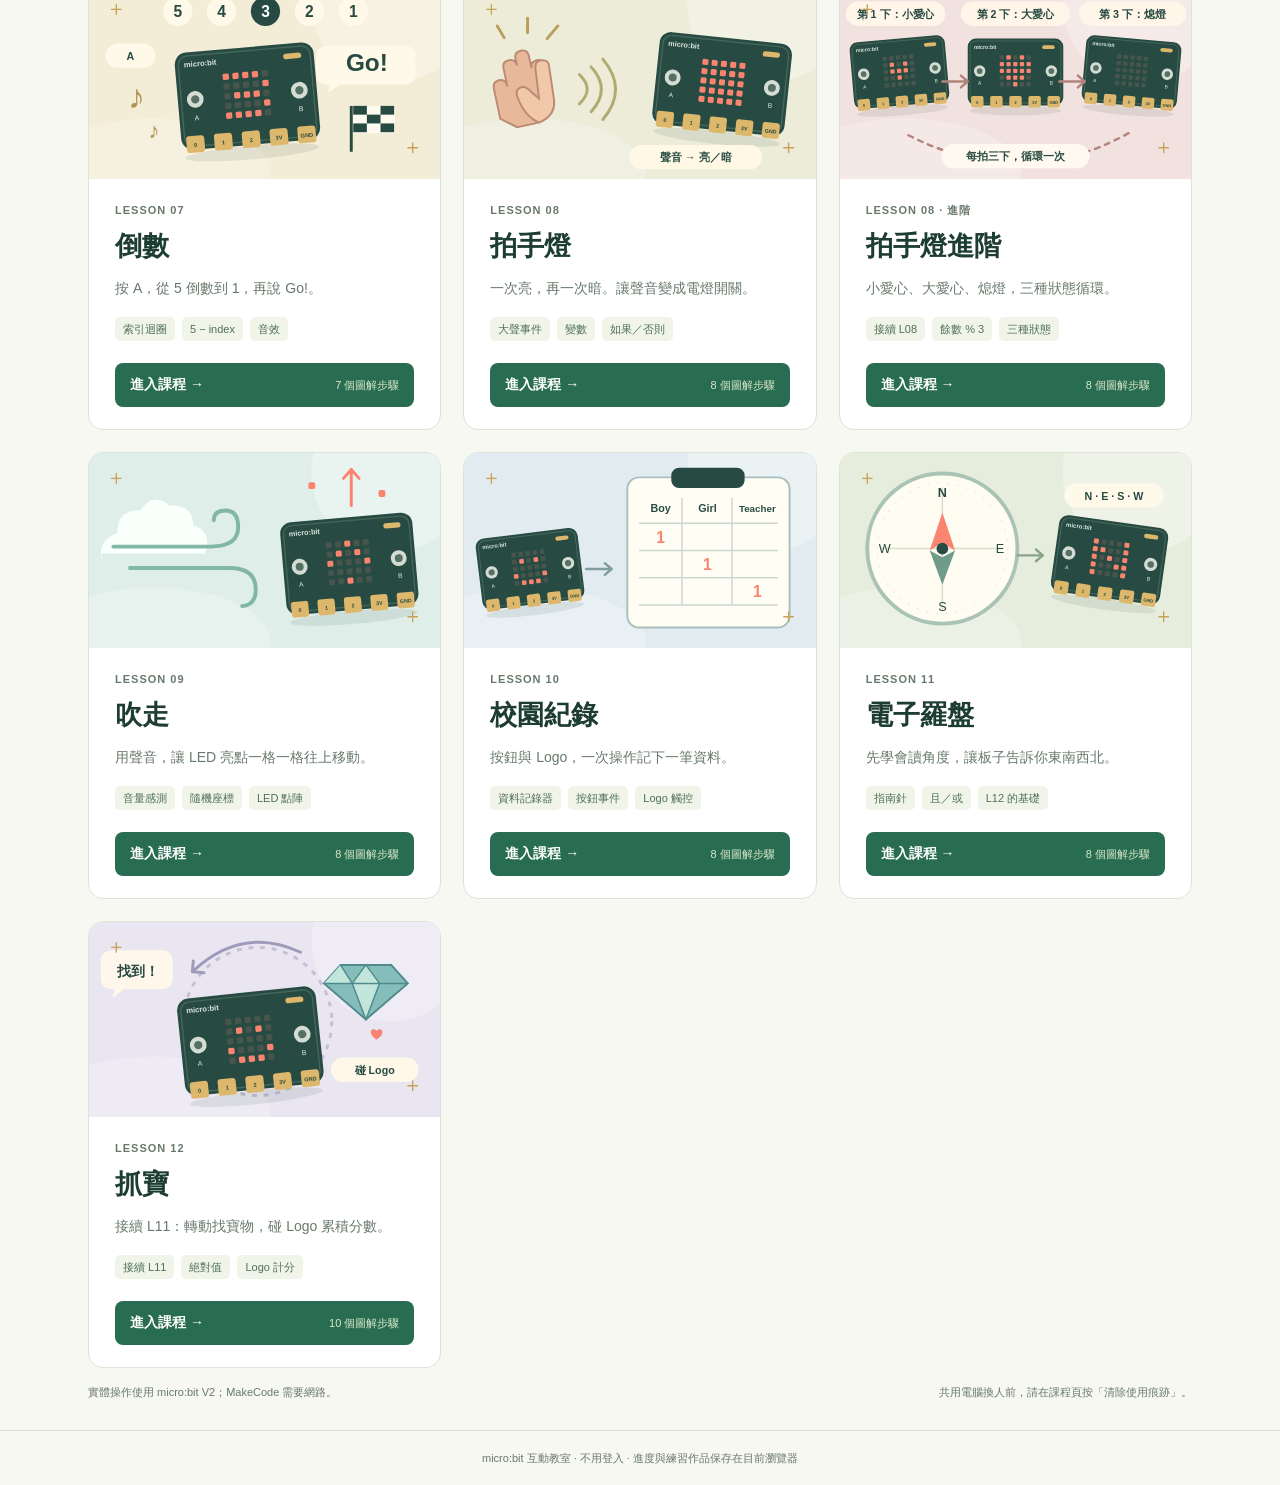
==== commit acbcf96a: "Move classroom instructions below course selection heading" ====
--- a/index.html
+++ b/index.html
@@ -2,7 +2,7 @@
 <html lang="zh-Hant"><head><meta charset="utf-8"><meta name="viewport" content="width=device-width,initial-scale=1"><meta name="description" content="micro:bit 圖解互動教室：L01～L12 與拍手燈進階，共 13 個課程入口；看積木圖，對照 MakeCode 一步步操作。"><title>micro:bit 互動教室｜看圖，跟著做</title><link rel="stylesheet" href="cover.css?v=illustrated-20261123"></head>
 <body><header><a href="index.html" class="brand">micro:bit<span>互動教室</span></a><small>國小高年級 · MakeCode 積木教學</small></header>
 <main><section class="hero"><div><span class="eyebrow">LET'S MAKE SOMETHING</span><h1>看圖，跟著做。<br>讓小板子<em>動起來！</em></h1><p>選一堂課，一邊看積木圖，一邊在 MakeCode 動手做。</p><div class="pills"><span>圖解步驟</span><span>左右對照</span><span>檢查後再前進</span></div></div><div class="hero-art" aria-hidden="true"><span class="bubble clap-bubble">拍一下，燈亮了！</span><div class="board"><div class="board-name">micro:bit</div><div class="leds"><i></i><i class="lit"></i><i></i><i class="lit"></i><i></i><i class="lit"></i><i class="lit"></i><i class="lit"></i><i class="lit"></i><i class="lit"></i><i class="lit"></i><i class="lit"></i><i class="lit"></i><i class="lit"></i><i class="lit"></i><i></i><i class="lit"></i><i class="lit"></i><i class="lit"></i><i></i><i></i><i></i><i class="lit"></i><i></i><i></i></div><div class="pins"><b></b><b></b><b></b><b></b><b></b></div></div><span class="bubble wind-bubble">吹一吹，亮點往上跑。</span></div></section>
-<section aria-labelledby="courseTitle"><div class="section-head"><h2 id="courseTitle">今天，你想做什麼？</h2><p>從 L01 開始學，也可以選擇今天上課的單元。</p></div><div class="courses"><a class="course" href="lesson01.html" aria-label="進入第 01 課愛心"><div class="course-art illustrated" aria-hidden="true"><img src="assets/cover/lesson-01.svg" alt="" width="360" height="200" decoding="async"></div><div class="course-body"><span class="course-no">LESSON 01</span><h3>愛心</h3><p>大愛心、小愛心，讓 LED 一直跳動。</p><div class="tags"><span>顯示圖示</span><span>重複無限次</span></div><div class="enter"><span>進入課程 →</span><small>5 個圖解步驟</small></div></div></a><a class="course" href="lesson02.html" aria-label="進入第 02 課心情按鈕"><div class="course-art illustrated" aria-hidden="true"><img src="assets/cover/lesson-02.svg" alt="" width="360" height="200" decoding="async"></div><div class="course-body"><span class="course-no">LESSON 02</span><h3>心情按鈕</h3><p>A 跳愛心、B 難過，A+B 說 Hello!。</p><div class="tags"><span>按鈕事件</span><span>重複 4 次</span><span>文字</span></div><div class="enter"><span>進入課程 →</span><small>7 個圖解步驟</small></div></div></a><a class="course" href="lesson03.html" aria-label="進入第 03 課骰子"><div class="course-art illustrated" aria-hidden="true"><img src="assets/cover/lesson-03.svg" alt="" width="360" height="200" decoding="async"></div><div class="course-body"><span class="course-no">LESSON 03</span><h3>骰子</h3><p>搖一搖，隨機出現 1～6；按 A 清空。</p><div class="tags"><span>搖晃事件</span><span>隨機數</span></div><div class="enter"><span>進入課程 →</span><small>5 個圖解步驟</small></div></div></a><a class="course" href="lesson04.html" aria-label="進入第 04 課引腳"><div class="course-art illustrated" aria-hidden="true"><img src="assets/cover/lesson-04.svg" alt="" width="360" height="200" decoding="async"></div><div class="course-body"><span class="course-no">LESSON 04</span><h3>引腳</h3><p>觸碰 P0，抽出 0～100 的隨機數。</p><div class="tags"><span>P0 觸碰</span><span>隨機數</span></div><div class="enter"><span>進入課程 →</span><small>4 個圖解步驟</small></div></div></a><a class="course" href="lesson05.html" aria-label="進入第 05 課悄悄話"><div class="course-art illustrated" aria-hidden="true"><img src="assets/cover/lesson-05.svg" alt="" width="360" height="200" decoding="async"></div><div class="course-body"><span class="course-no">LESSON 05</span><h3>悄悄話</h3><p>用廣播傳送 YES、NO，讓另一塊板子讀出來。</p><div class="tags"><span>廣播群組 108</span><span>傳送與接收</span></div><div class="enter"><span>進入課程 →</span><small>7 個圖解步驟</small></div></div></a><a class="course" href="lesson06.html" aria-label="進入第 06 課寵物"><div class="course-art illustrated" aria-hidden="true"><img src="assets/cover/lesson-06.svg" alt="" width="360" height="200" decoding="async"></div><div class="course-body"><span class="course-no">LESSON 06</span><h3>寵物</h3><p>搖晃會難過，碰 Logo 會開心，過一會兒再睡著。</p><div class="tags"><span>姿勢與 Logo</span><span>音效</span><span>暫停</span></div><div class="enter"><span>進入課程 →</span><small>8 個圖解步驟</small></div></div></a><a class="course" href="lesson07.html" aria-label="進入第 07 課倒數"><div class="course-art illustrated" aria-hidden="true"><img src="assets/cover/lesson-07.svg" alt="" width="360" height="200" decoding="async"></div><div class="course-body"><span class="course-no">LESSON 07</span><h3>倒數</h3><p>按 A，從 5 倒數到 1，再說 Go!。</p><div class="tags"><span>索引迴圈</span><span>5 − index</span><span>音效</span></div><div class="enter"><span>進入課程 →</span><small>7 個圖解步驟</small></div></div></a>
+<section aria-labelledby="courseTitle"><div class="section-head"><h2 id="courseTitle">今天，你想做什麼？</h2><p>從 L01 開始學，也可以選擇今天上課的單元。</p></div><div class="howto"><span><b>①</b> 看左邊積木圖</span><span>→</span><span><b>②</b> 在右邊動手做</span><span>→</span><span><b>③</b> 檢查、打勾，再下一步</span></div><div class="courses"><a class="course" href="lesson01.html" aria-label="進入第 01 課愛心"><div class="course-art illustrated" aria-hidden="true"><img src="assets/cover/lesson-01.svg" alt="" width="360" height="200" decoding="async"></div><div class="course-body"><span class="course-no">LESSON 01</span><h3>愛心</h3><p>大愛心、小愛心，讓 LED 一直跳動。</p><div class="tags"><span>顯示圖示</span><span>重複無限次</span></div><div class="enter"><span>進入課程 →</span><small>5 個圖解步驟</small></div></div></a><a class="course" href="lesson02.html" aria-label="進入第 02 課心情按鈕"><div class="course-art illustrated" aria-hidden="true"><img src="assets/cover/lesson-02.svg" alt="" width="360" height="200" decoding="async"></div><div class="course-body"><span class="course-no">LESSON 02</span><h3>心情按鈕</h3><p>A 跳愛心、B 難過，A+B 說 Hello!。</p><div class="tags"><span>按鈕事件</span><span>重複 4 次</span><span>文字</span></div><div class="enter"><span>進入課程 →</span><small>7 個圖解步驟</small></div></div></a><a class="course" href="lesson03.html" aria-label="進入第 03 課骰子"><div class="course-art illustrated" aria-hidden="true"><img src="assets/cover/lesson-03.svg" alt="" width="360" height="200" decoding="async"></div><div class="course-body"><span class="course-no">LESSON 03</span><h3>骰子</h3><p>搖一搖，隨機出現 1～6；按 A 清空。</p><div class="tags"><span>搖晃事件</span><span>隨機數</span></div><div class="enter"><span>進入課程 →</span><small>5 個圖解步驟</small></div></div></a><a class="course" href="lesson04.html" aria-label="進入第 04 課引腳"><div class="course-art illustrated" aria-hidden="true"><img src="assets/cover/lesson-04.svg" alt="" width="360" height="200" decoding="async"></div><div class="course-body"><span class="course-no">LESSON 04</span><h3>引腳</h3><p>觸碰 P0，抽出 0～100 的隨機數。</p><div class="tags"><span>P0 觸碰</span><span>隨機數</span></div><div class="enter"><span>進入課程 →</span><small>4 個圖解步驟</small></div></div></a><a class="course" href="lesson05.html" aria-label="進入第 05 課悄悄話"><div class="course-art illustrated" aria-hidden="true"><img src="assets/cover/lesson-05.svg" alt="" width="360" height="200" decoding="async"></div><div class="course-body"><span class="course-no">LESSON 05</span><h3>悄悄話</h3><p>用廣播傳送 YES、NO，讓另一塊板子讀出來。</p><div class="tags"><span>廣播群組 108</span><span>傳送與接收</span></div><div class="enter"><span>進入課程 →</span><small>7 個圖解步驟</small></div></div></a><a class="course" href="lesson06.html" aria-label="進入第 06 課寵物"><div class="course-art illustrated" aria-hidden="true"><img src="assets/cover/lesson-06.svg" alt="" width="360" height="200" decoding="async"></div><div class="course-body"><span class="course-no">LESSON 06</span><h3>寵物</h3><p>搖晃會難過，碰 Logo 會開心，過一會兒再睡著。</p><div class="tags"><span>姿勢與 Logo</span><span>音效</span><span>暫停</span></div><div class="enter"><span>進入課程 →</span><small>8 個圖解步驟</small></div></div></a><a class="course" href="lesson07.html" aria-label="進入第 07 課倒數"><div class="course-art illustrated" aria-hidden="true"><img src="assets/cover/lesson-07.svg" alt="" width="360" height="200" decoding="async"></div><div class="course-body"><span class="course-no">LESSON 07</span><h3>倒數</h3><p>按 A，從 5 倒數到 1，再說 Go!。</p><div class="tags"><span>索引迴圈</span><span>5 − index</span><span>音效</span></div><div class="enter"><span>進入課程 →</span><small>7 個圖解步驟</small></div></div></a>
 <a class="course" href="lesson08.html" aria-label="進入第 08 課拍手燈"><div class="course-art illustrated" aria-hidden="true"><img src="assets/cover/lesson-08.svg" alt="" width="360" height="200" decoding="async"></div><div class="course-body"><span class="course-no">LESSON 08</span><h3>拍手燈</h3><p>一次亮，再一次暗。讓聲音變成電燈開關。</p><div class="tags"><span>大聲事件</span><span>變數</span><span>如果／否則</span></div><div class="enter"><span>進入課程 →</span><small>8 個圖解步驟</small></div></div></a>
 <a class="course" href="lesson08advanced.html" aria-label="進入拍手燈進階課"><div class="course-art illustrated" aria-hidden="true"><img src="assets/cover/lesson-08advanced.svg?v=three-claps" alt="" width="360" height="200" decoding="async"></div><div class="course-body"><span class="course-no">LESSON 08 · 進階</span><h3>拍手燈進階</h3><p>小愛心、大愛心、熄燈，三種狀態循環。</p><div class="tags"><span>接續 L08</span><span>餘數 % 3</span><span>三種狀態</span></div><div class="enter"><span>進入課程 →</span><small>8 個圖解步驟</small></div></div></a><a class="course" href="lesson09.html" aria-label="進入第 09 課吹走"><div class="course-art illustrated" aria-hidden="true"><img src="assets/cover/lesson-09.svg" alt="" width="360" height="200" decoding="async"></div><div class="course-body"><span class="course-no">LESSON 09</span><h3>吹走</h3><p>用聲音，讓 LED 亮點一格一格往上移動。</p><div class="tags"><span>音量感測</span><span>隨機座標</span><span>LED 點陣</span></div><div class="enter"><span>進入課程 →</span><small>8 個圖解步驟</small></div></div></a>
-<a class="course" href="lesson10.html" aria-label="進入第 10 課校園紀錄"><div class="course-art illustrated" aria-hidden="true"><img src="assets/cover/lesson-10.svg" alt="" width="360" height="200" decoding="async"></div><div class="course-body"><span class="course-no">LESSON 10</span><h3>校園紀錄</h3><p>按鈕與 Logo，一次操作記下一筆資料。</p><div class="tags"><span>資料記錄器</span><span>按鈕事件</span><span>Logo 觸控</span></div><div class="enter"><span>進入課程 →</span><small>8 個圖解步驟</small></div></div></a><a class="course" href="lesson11.html" aria-label="進入第 11 課電子羅盤"><div class="course-art illustrated" aria-hidden="true"><img src="assets/cover/lesson-11.svg" alt="" width="360" height="200" decoding="async"></div><div class="course-body"><span class="course-no">LESSON 11</span><h3>電子羅盤</h3><p>先學會讀角度，讓板子告訴你東南西北。</p><div class="tags"><span>指南針</span><span>且／或</span><span>L12 的基礎</span></div><div class="enter"><span>進入課程 →</span><small>8 個圖解步驟</small></div></div></a><a class="course" href="lesson12.html" aria-label="進入第 12 課抓寶"><div class="course-art illustrated" aria-hidden="true"><img src="assets/cover/lesson-12.svg" alt="" width="360" height="200" decoding="async"></div><div class="course-body"><span class="course-no">LESSON 12</span><h3>抓寶</h3><p>接續 L11：轉動找寶物，碰 Logo 累積分數。</p><div class="tags"><span>接續 L11</span><span>絕對值</span><span>Logo 計分</span></div><div class="enter"><span>進入課程 →</span><small>10 個圖解步驟</small></div></div></a></div></section><div class="howto"><span><b>①</b> 看左邊積木圖</span><span>→</span><span><b>②</b> 在右邊動手做</span><span>→</span><span><b>③</b> 檢查、打勾，再下一步</span></div><div class="notes"><span>實體操作使用 micro:bit V2；MakeCode 需要網路。</span><span>共用電腦換人前，請在課程頁按「清除使用痕跡」。</span></div></main><footer>micro:bit 互動教室 · 不用登入 · 進度與練習作品保存在目前瀏覽器</footer></body></html>
+<a class="course" href="lesson10.html" aria-label="進入第 10 課校園紀錄"><div class="course-art illustrated" aria-hidden="true"><img src="assets/cover/lesson-10.svg" alt="" width="360" height="200" decoding="async"></div><div class="course-body"><span class="course-no">LESSON 10</span><h3>校園紀錄</h3><p>按鈕與 Logo，一次操作記下一筆資料。</p><div class="tags"><span>資料記錄器</span><span>按鈕事件</span><span>Logo 觸控</span></div><div class="enter"><span>進入課程 →</span><small>8 個圖解步驟</small></div></div></a><a class="course" href="lesson11.html" aria-label="進入第 11 課電子羅盤"><div class="course-art illustrated" aria-hidden="true"><img src="assets/cover/lesson-11.svg" alt="" width="360" height="200" decoding="async"></div><div class="course-body"><span class="course-no">LESSON 11</span><h3>電子羅盤</h3><p>先學會讀角度，讓板子告訴你東南西北。</p><div class="tags"><span>指南針</span><span>且／或</span><span>L12 的基礎</span></div><div class="enter"><span>進入課程 →</span><small>8 個圖解步驟</small></div></div></a><a class="course" href="lesson12.html" aria-label="進入第 12 課抓寶"><div class="course-art illustrated" aria-hidden="true"><img src="assets/cover/lesson-12.svg" alt="" width="360" height="200" decoding="async"></div><div class="course-body"><span class="course-no">LESSON 12</span><h3>抓寶</h3><p>接續 L11：轉動找寶物，碰 Logo 累積分數。</p><div class="tags"><span>接續 L11</span><span>絕對值</span><span>Logo 計分</span></div><div class="enter"><span>進入課程 →</span><small>10 個圖解步驟</small></div></div></a></div></section><div class="notes"><span>實體操作使用 micro:bit V2；MakeCode 需要網路。</span><span>共用電腦換人前，請在課程頁按「清除使用痕跡」。</span></div></main><footer>micro:bit 互動教室 · 不用登入 · 進度與練習作品保存在目前瀏覽器</footer></body></html>
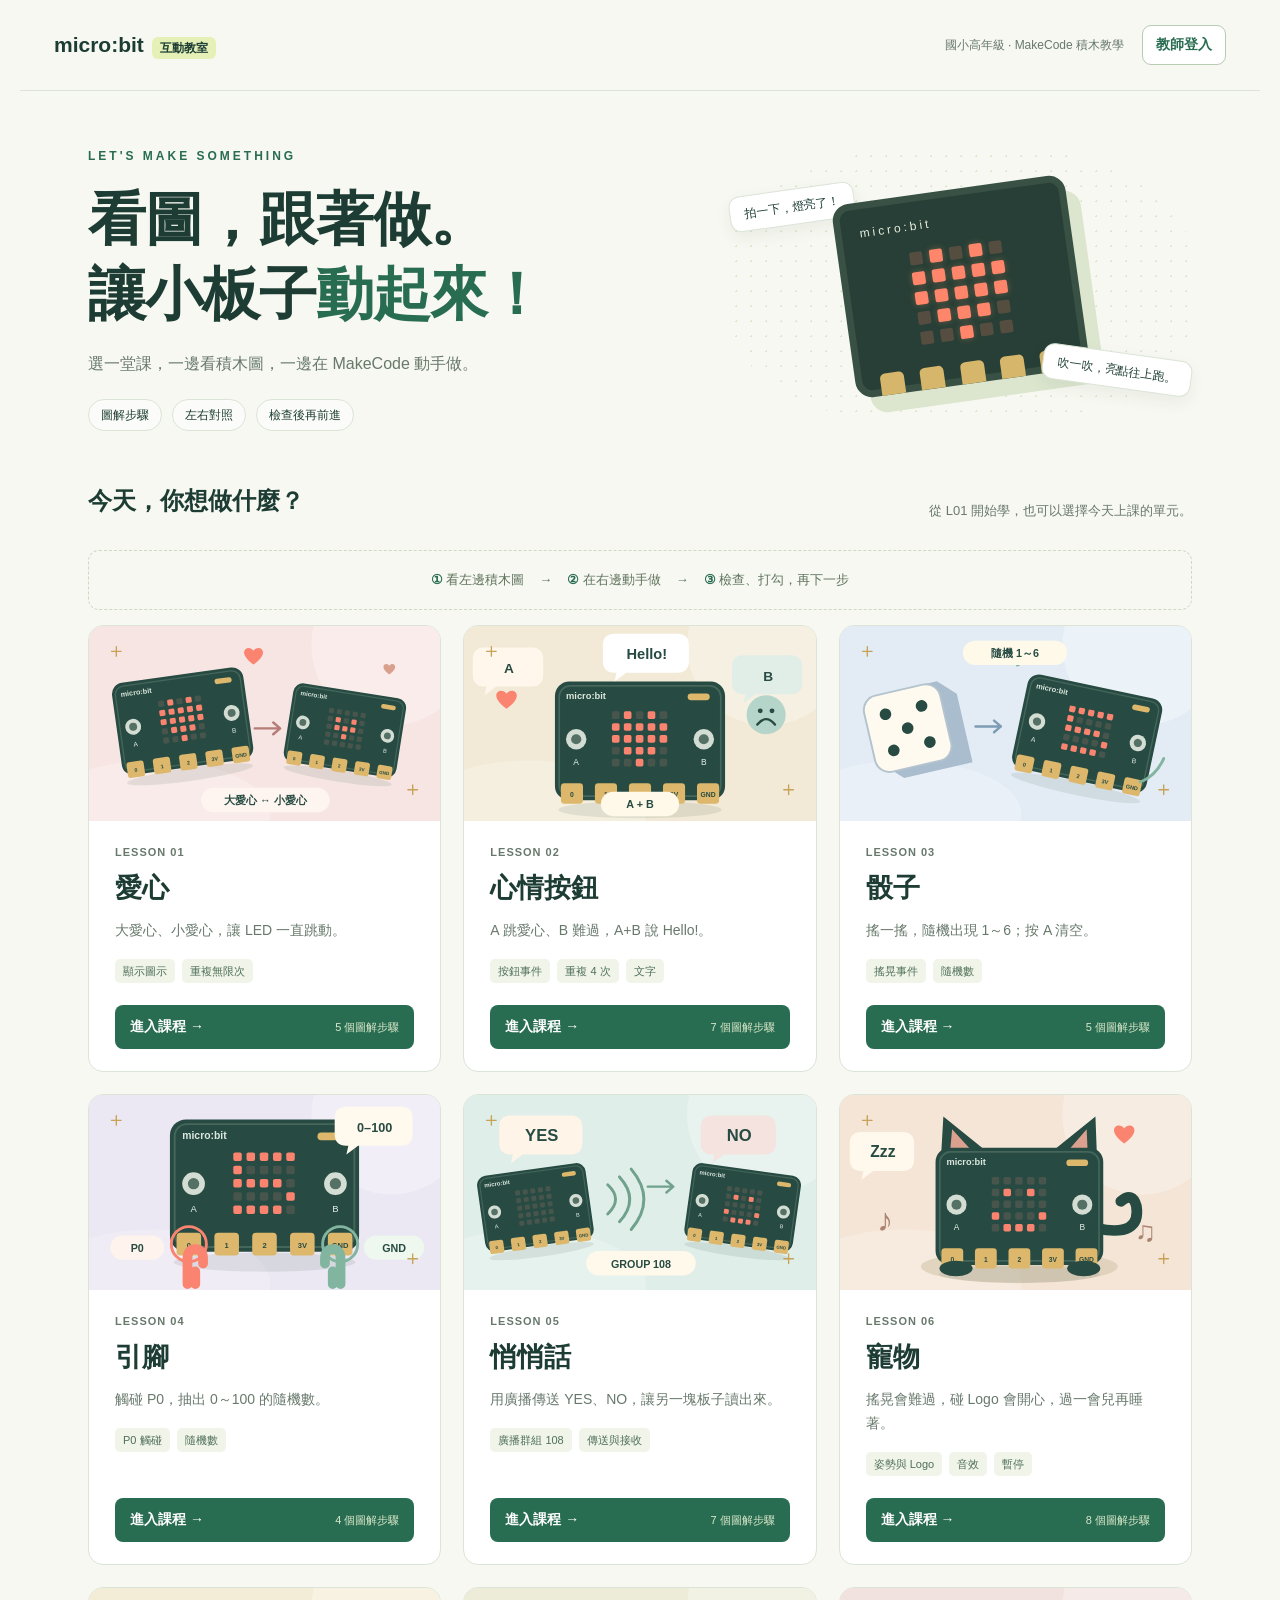
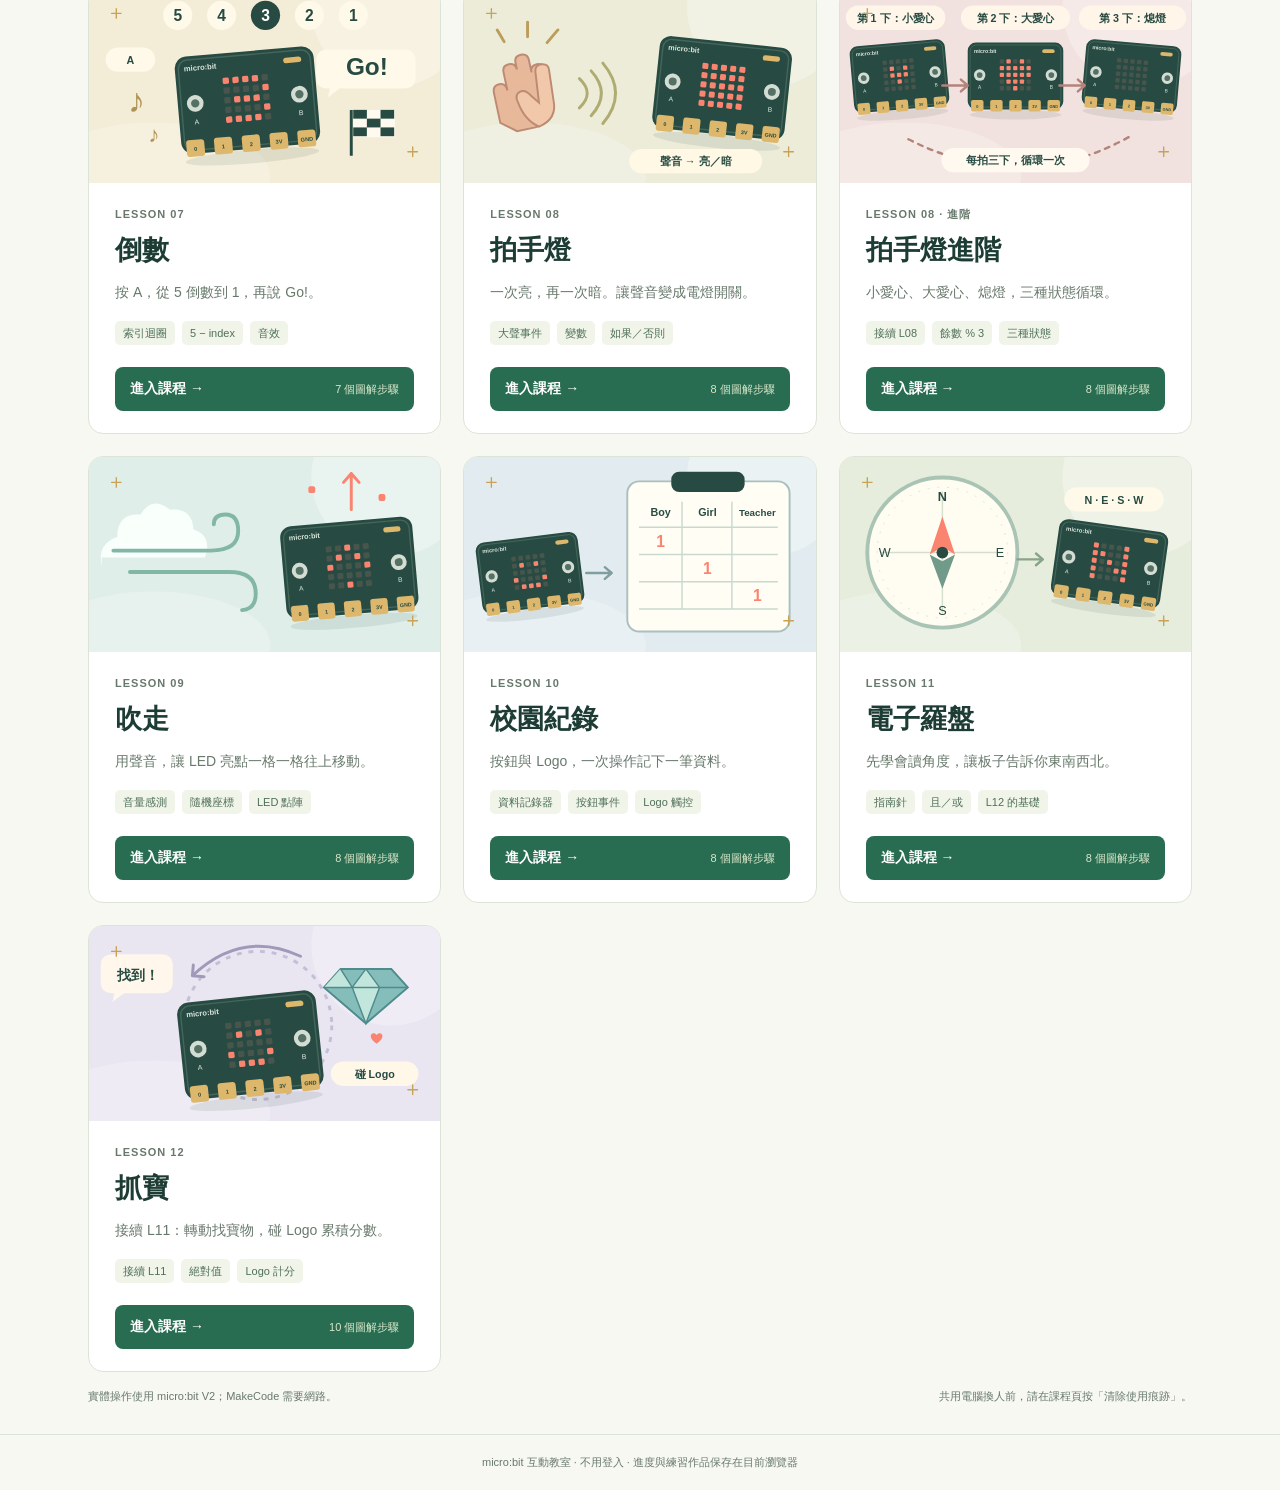
==== commit 196c05ff: "新增校內教師登入與跨電腦教學進度同步" ====
--- a/index.html
+++ b/index.html
@@ -1,8 +1,8 @@
-<!doctype html>
-<html lang="zh-Hant"><head><meta charset="utf-8"><meta name="viewport" content="width=device-width,initial-scale=1"><meta name="description" content="micro:bit 圖解互動教室：L01～L12 與拍手燈進階，共 13 個課程入口；看積木圖，對照 MakeCode 一步步操作。"><title>micro:bit 互動教室｜看圖，跟著做</title><link rel="stylesheet" href="cover.css?v=illustrated-20261123"></head>
-<body><header><a href="index.html" class="brand">micro:bit<span>互動教室</span></a><small>國小高年級 · MakeCode 積木教學</small></header>
-<main><section class="hero"><div><span class="eyebrow">LET'S MAKE SOMETHING</span><h1>看圖，跟著做。<br>讓小板子<em>動起來！</em></h1><p>選一堂課，一邊看積木圖，一邊在 MakeCode 動手做。</p><div class="pills"><span>圖解步驟</span><span>左右對照</span><span>檢查後再前進</span></div></div><div class="hero-art" aria-hidden="true"><span class="bubble clap-bubble">拍一下，燈亮了！</span><div class="board"><div class="board-name">micro:bit</div><div class="leds"><i></i><i class="lit"></i><i></i><i class="lit"></i><i></i><i class="lit"></i><i class="lit"></i><i class="lit"></i><i class="lit"></i><i class="lit"></i><i class="lit"></i><i class="lit"></i><i class="lit"></i><i class="lit"></i><i class="lit"></i><i></i><i class="lit"></i><i class="lit"></i><i class="lit"></i><i></i><i></i><i></i><i class="lit"></i><i></i><i></i></div><div class="pins"><b></b><b></b><b></b><b></b><b></b></div></div><span class="bubble wind-bubble">吹一吹，亮點往上跑。</span></div></section>
-<section aria-labelledby="courseTitle"><div class="section-head"><h2 id="courseTitle">今天，你想做什麼？</h2><p>從 L01 開始學，也可以選擇今天上課的單元。</p></div><div class="howto"><span><b>①</b> 看左邊積木圖</span><span>→</span><span><b>②</b> 在右邊動手做</span><span>→</span><span><b>③</b> 檢查、打勾，再下一步</span></div><div class="courses"><a class="course" href="lesson01.html" aria-label="進入第 01 課愛心"><div class="course-art illustrated" aria-hidden="true"><img src="assets/cover/lesson-01.svg" alt="" width="360" height="200" decoding="async"></div><div class="course-body"><span class="course-no">LESSON 01</span><h3>愛心</h3><p>大愛心、小愛心，讓 LED 一直跳動。</p><div class="tags"><span>顯示圖示</span><span>重複無限次</span></div><div class="enter"><span>進入課程 →</span><small>5 個圖解步驟</small></div></div></a><a class="course" href="lesson02.html" aria-label="進入第 02 課心情按鈕"><div class="course-art illustrated" aria-hidden="true"><img src="assets/cover/lesson-02.svg" alt="" width="360" height="200" decoding="async"></div><div class="course-body"><span class="course-no">LESSON 02</span><h3>心情按鈕</h3><p>A 跳愛心、B 難過，A+B 說 Hello!。</p><div class="tags"><span>按鈕事件</span><span>重複 4 次</span><span>文字</span></div><div class="enter"><span>進入課程 →</span><small>7 個圖解步驟</small></div></div></a><a class="course" href="lesson03.html" aria-label="進入第 03 課骰子"><div class="course-art illustrated" aria-hidden="true"><img src="assets/cover/lesson-03.svg" alt="" width="360" height="200" decoding="async"></div><div class="course-body"><span class="course-no">LESSON 03</span><h3>骰子</h3><p>搖一搖，隨機出現 1～6；按 A 清空。</p><div class="tags"><span>搖晃事件</span><span>隨機數</span></div><div class="enter"><span>進入課程 →</span><small>5 個圖解步驟</small></div></div></a><a class="course" href="lesson04.html" aria-label="進入第 04 課引腳"><div class="course-art illustrated" aria-hidden="true"><img src="assets/cover/lesson-04.svg" alt="" width="360" height="200" decoding="async"></div><div class="course-body"><span class="course-no">LESSON 04</span><h3>引腳</h3><p>觸碰 P0，抽出 0～100 的隨機數。</p><div class="tags"><span>P0 觸碰</span><span>隨機數</span></div><div class="enter"><span>進入課程 →</span><small>4 個圖解步驟</small></div></div></a><a class="course" href="lesson05.html" aria-label="進入第 05 課悄悄話"><div class="course-art illustrated" aria-hidden="true"><img src="assets/cover/lesson-05.svg" alt="" width="360" height="200" decoding="async"></div><div class="course-body"><span class="course-no">LESSON 05</span><h3>悄悄話</h3><p>用廣播傳送 YES、NO，讓另一塊板子讀出來。</p><div class="tags"><span>廣播群組 108</span><span>傳送與接收</span></div><div class="enter"><span>進入課程 →</span><small>7 個圖解步驟</small></div></div></a><a class="course" href="lesson06.html" aria-label="進入第 06 課寵物"><div class="course-art illustrated" aria-hidden="true"><img src="assets/cover/lesson-06.svg" alt="" width="360" height="200" decoding="async"></div><div class="course-body"><span class="course-no">LESSON 06</span><h3>寵物</h3><p>搖晃會難過，碰 Logo 會開心，過一會兒再睡著。</p><div class="tags"><span>姿勢與 Logo</span><span>音效</span><span>暫停</span></div><div class="enter"><span>進入課程 →</span><small>8 個圖解步驟</small></div></div></a><a class="course" href="lesson07.html" aria-label="進入第 07 課倒數"><div class="course-art illustrated" aria-hidden="true"><img src="assets/cover/lesson-07.svg" alt="" width="360" height="200" decoding="async"></div><div class="course-body"><span class="course-no">LESSON 07</span><h3>倒數</h3><p>按 A，從 5 倒數到 1，再說 Go!。</p><div class="tags"><span>索引迴圈</span><span>5 − index</span><span>音效</span></div><div class="enter"><span>進入課程 →</span><small>7 個圖解步驟</small></div></div></a>
-<a class="course" href="lesson08.html" aria-label="進入第 08 課拍手燈"><div class="course-art illustrated" aria-hidden="true"><img src="assets/cover/lesson-08.svg" alt="" width="360" height="200" decoding="async"></div><div class="course-body"><span class="course-no">LESSON 08</span><h3>拍手燈</h3><p>一次亮，再一次暗。讓聲音變成電燈開關。</p><div class="tags"><span>大聲事件</span><span>變數</span><span>如果／否則</span></div><div class="enter"><span>進入課程 →</span><small>8 個圖解步驟</small></div></div></a>
-<a class="course" href="lesson08advanced.html" aria-label="進入拍手燈進階課"><div class="course-art illustrated" aria-hidden="true"><img src="assets/cover/lesson-08advanced.svg?v=three-claps" alt="" width="360" height="200" decoding="async"></div><div class="course-body"><span class="course-no">LESSON 08 · 進階</span><h3>拍手燈進階</h3><p>小愛心、大愛心、熄燈，三種狀態循環。</p><div class="tags"><span>接續 L08</span><span>餘數 % 3</span><span>三種狀態</span></div><div class="enter"><span>進入課程 →</span><small>8 個圖解步驟</small></div></div></a><a class="course" href="lesson09.html" aria-label="進入第 09 課吹走"><div class="course-art illustrated" aria-hidden="true"><img src="assets/cover/lesson-09.svg" alt="" width="360" height="200" decoding="async"></div><div class="course-body"><span class="course-no">LESSON 09</span><h3>吹走</h3><p>用聲音，讓 LED 亮點一格一格往上移動。</p><div class="tags"><span>音量感測</span><span>隨機座標</span><span>LED 點陣</span></div><div class="enter"><span>進入課程 →</span><small>8 個圖解步驟</small></div></div></a>
-<a class="course" href="lesson10.html" aria-label="進入第 10 課校園紀錄"><div class="course-art illustrated" aria-hidden="true"><img src="assets/cover/lesson-10.svg" alt="" width="360" height="200" decoding="async"></div><div class="course-body"><span class="course-no">LESSON 10</span><h3>校園紀錄</h3><p>按鈕與 Logo，一次操作記下一筆資料。</p><div class="tags"><span>資料記錄器</span><span>按鈕事件</span><span>Logo 觸控</span></div><div class="enter"><span>進入課程 →</span><small>8 個圖解步驟</small></div></div></a><a class="course" href="lesson11.html" aria-label="進入第 11 課電子羅盤"><div class="course-art illustrated" aria-hidden="true"><img src="assets/cover/lesson-11.svg" alt="" width="360" height="200" decoding="async"></div><div class="course-body"><span class="course-no">LESSON 11</span><h3>電子羅盤</h3><p>先學會讀角度，讓板子告訴你東南西北。</p><div class="tags"><span>指南針</span><span>且／或</span><span>L12 的基礎</span></div><div class="enter"><span>進入課程 →</span><small>8 個圖解步驟</small></div></div></a><a class="course" href="lesson12.html" aria-label="進入第 12 課抓寶"><div class="course-art illustrated" aria-hidden="true"><img src="assets/cover/lesson-12.svg" alt="" width="360" height="200" decoding="async"></div><div class="course-body"><span class="course-no">LESSON 12</span><h3>抓寶</h3><p>接續 L11：轉動找寶物，碰 Logo 累積分數。</p><div class="tags"><span>接續 L11</span><span>絕對值</span><span>Logo 計分</span></div><div class="enter"><span>進入課程 →</span><small>10 個圖解步驟</small></div></div></a></div></section><div class="notes"><span>實體操作使用 micro:bit V2；MakeCode 需要網路。</span><span>共用電腦換人前，請在課程頁按「清除使用痕跡」。</span></div></main><footer>micro:bit 互動教室 · 不用登入 · 進度與練習作品保存在目前瀏覽器</footer></body></html>
+<!doctype html>
+<html lang="zh-Hant"><head><meta charset="utf-8"><meta name="viewport" content="width=device-width,initial-scale=1"><meta name="description" content="micro:bit 圖解互動教室：L01～L12 與拍手燈進階，共 13 個課程入口；看積木圖，對照 MakeCode 一步步操作。"><title>micro:bit 互動教室｜看圖，跟著做</title><link rel="stylesheet" href="cover.css?v=teacher-20261126"></head>
+<body><header><a href="index.html" class="brand">micro:bit<span>互動教室</span></a><div class="teacher-home-tools"><small>國小高年級 · MakeCode 積木教學</small><a class="teacher-entry" href="teacher.html">教師登入</a></div></header>
+<main><section class="hero"><div><span class="eyebrow">LET'S MAKE SOMETHING</span><h1>看圖，跟著做。<br>讓小板子<em>動起來！</em></h1><p>選一堂課，一邊看積木圖，一邊在 MakeCode 動手做。</p><div class="pills"><span>圖解步驟</span><span>左右對照</span><span>檢查後再前進</span></div></div><div class="hero-art" aria-hidden="true"><span class="bubble clap-bubble">拍一下，燈亮了！</span><div class="board"><div class="board-name">micro:bit</div><div class="leds"><i></i><i class="lit"></i><i></i><i class="lit"></i><i></i><i class="lit"></i><i class="lit"></i><i class="lit"></i><i class="lit"></i><i class="lit"></i><i class="lit"></i><i class="lit"></i><i class="lit"></i><i class="lit"></i><i class="lit"></i><i></i><i class="lit"></i><i class="lit"></i><i class="lit"></i><i></i><i></i><i></i><i class="lit"></i><i></i><i></i></div><div class="pins"><b></b><b></b><b></b><b></b><b></b></div></div><span class="bubble wind-bubble">吹一吹，亮點往上跑。</span></div></section>
+<section aria-labelledby="courseTitle"><div class="section-head"><h2 id="courseTitle">今天，你想做什麼？</h2><p>從 L01 開始學，也可以選擇今天上課的單元。</p></div><div class="howto"><span><b>①</b> 看左邊積木圖</span><span>→</span><span><b>②</b> 在右邊動手做</span><span>→</span><span><b>③</b> 檢查、打勾，再下一步</span></div><div class="courses"><a class="course" href="lesson01.html" aria-label="進入第 01 課愛心"><div class="course-art illustrated" aria-hidden="true"><img src="assets/cover/lesson-01.svg" alt="" width="360" height="200" decoding="async"></div><div class="course-body"><span class="course-no">LESSON 01</span><h3>愛心</h3><p>大愛心、小愛心，讓 LED 一直跳動。</p><div class="tags"><span>顯示圖示</span><span>重複無限次</span></div><div class="enter"><span>進入課程 →</span><small>5 個圖解步驟</small></div></div></a><a class="course" href="lesson02.html" aria-label="進入第 02 課心情按鈕"><div class="course-art illustrated" aria-hidden="true"><img src="assets/cover/lesson-02.svg" alt="" width="360" height="200" decoding="async"></div><div class="course-body"><span class="course-no">LESSON 02</span><h3>心情按鈕</h3><p>A 跳愛心、B 難過，A+B 說 Hello!。</p><div class="tags"><span>按鈕事件</span><span>重複 4 次</span><span>文字</span></div><div class="enter"><span>進入課程 →</span><small>7 個圖解步驟</small></div></div></a><a class="course" href="lesson03.html" aria-label="進入第 03 課骰子"><div class="course-art illustrated" aria-hidden="true"><img src="assets/cover/lesson-03.svg" alt="" width="360" height="200" decoding="async"></div><div class="course-body"><span class="course-no">LESSON 03</span><h3>骰子</h3><p>搖一搖，隨機出現 1～6；按 A 清空。</p><div class="tags"><span>搖晃事件</span><span>隨機數</span></div><div class="enter"><span>進入課程 →</span><small>5 個圖解步驟</small></div></div></a><a class="course" href="lesson04.html" aria-label="進入第 04 課引腳"><div class="course-art illustrated" aria-hidden="true"><img src="assets/cover/lesson-04.svg" alt="" width="360" height="200" decoding="async"></div><div class="course-body"><span class="course-no">LESSON 04</span><h3>引腳</h3><p>觸碰 P0，抽出 0～100 的隨機數。</p><div class="tags"><span>P0 觸碰</span><span>隨機數</span></div><div class="enter"><span>進入課程 →</span><small>4 個圖解步驟</small></div></div></a><a class="course" href="lesson05.html" aria-label="進入第 05 課悄悄話"><div class="course-art illustrated" aria-hidden="true"><img src="assets/cover/lesson-05.svg" alt="" width="360" height="200" decoding="async"></div><div class="course-body"><span class="course-no">LESSON 05</span><h3>悄悄話</h3><p>用廣播傳送 YES、NO，讓另一塊板子讀出來。</p><div class="tags"><span>廣播群組 108</span><span>傳送與接收</span></div><div class="enter"><span>進入課程 →</span><small>7 個圖解步驟</small></div></div></a><a class="course" href="lesson06.html" aria-label="進入第 06 課寵物"><div class="course-art illustrated" aria-hidden="true"><img src="assets/cover/lesson-06.svg" alt="" width="360" height="200" decoding="async"></div><div class="course-body"><span class="course-no">LESSON 06</span><h3>寵物</h3><p>搖晃會難過，碰 Logo 會開心，過一會兒再睡著。</p><div class="tags"><span>姿勢與 Logo</span><span>音效</span><span>暫停</span></div><div class="enter"><span>進入課程 →</span><small>8 個圖解步驟</small></div></div></a><a class="course" href="lesson07.html" aria-label="進入第 07 課倒數"><div class="course-art illustrated" aria-hidden="true"><img src="assets/cover/lesson-07.svg" alt="" width="360" height="200" decoding="async"></div><div class="course-body"><span class="course-no">LESSON 07</span><h3>倒數</h3><p>按 A，從 5 倒數到 1，再說 Go!。</p><div class="tags"><span>索引迴圈</span><span>5 − index</span><span>音效</span></div><div class="enter"><span>進入課程 →</span><small>7 個圖解步驟</small></div></div></a>
+<a class="course" href="lesson08.html" aria-label="進入第 08 課拍手燈"><div class="course-art illustrated" aria-hidden="true"><img src="assets/cover/lesson-08.svg" alt="" width="360" height="200" decoding="async"></div><div class="course-body"><span class="course-no">LESSON 08</span><h3>拍手燈</h3><p>一次亮，再一次暗。讓聲音變成電燈開關。</p><div class="tags"><span>大聲事件</span><span>變數</span><span>如果／否則</span></div><div class="enter"><span>進入課程 →</span><small>8 個圖解步驟</small></div></div></a>
+<a class="course" href="lesson08advanced.html" aria-label="進入拍手燈進階課"><div class="course-art illustrated" aria-hidden="true"><img src="assets/cover/lesson-08advanced.svg?v=three-claps" alt="" width="360" height="200" decoding="async"></div><div class="course-body"><span class="course-no">LESSON 08 · 進階</span><h3>拍手燈進階</h3><p>小愛心、大愛心、熄燈，三種狀態循環。</p><div class="tags"><span>接續 L08</span><span>餘數 % 3</span><span>三種狀態</span></div><div class="enter"><span>進入課程 →</span><small>8 個圖解步驟</small></div></div></a><a class="course" href="lesson09.html" aria-label="進入第 09 課吹走"><div class="course-art illustrated" aria-hidden="true"><img src="assets/cover/lesson-09.svg" alt="" width="360" height="200" decoding="async"></div><div class="course-body"><span class="course-no">LESSON 09</span><h3>吹走</h3><p>用聲音，讓 LED 亮點一格一格往上移動。</p><div class="tags"><span>音量感測</span><span>隨機座標</span><span>LED 點陣</span></div><div class="enter"><span>進入課程 →</span><small>8 個圖解步驟</small></div></div></a>
+<a class="course" href="lesson10.html" aria-label="進入第 10 課校園紀錄"><div class="course-art illustrated" aria-hidden="true"><img src="assets/cover/lesson-10.svg" alt="" width="360" height="200" decoding="async"></div><div class="course-body"><span class="course-no">LESSON 10</span><h3>校園紀錄</h3><p>按鈕與 Logo，一次操作記下一筆資料。</p><div class="tags"><span>資料記錄器</span><span>按鈕事件</span><span>Logo 觸控</span></div><div class="enter"><span>進入課程 →</span><small>8 個圖解步驟</small></div></div></a><a class="course" href="lesson11.html" aria-label="進入第 11 課電子羅盤"><div class="course-art illustrated" aria-hidden="true"><img src="assets/cover/lesson-11.svg" alt="" width="360" height="200" decoding="async"></div><div class="course-body"><span class="course-no">LESSON 11</span><h3>電子羅盤</h3><p>先學會讀角度，讓板子告訴你東南西北。</p><div class="tags"><span>指南針</span><span>且／或</span><span>L12 的基礎</span></div><div class="enter"><span>進入課程 →</span><small>8 個圖解步驟</small></div></div></a><a class="course" href="lesson12.html" aria-label="進入第 12 課抓寶"><div class="course-art illustrated" aria-hidden="true"><img src="assets/cover/lesson-12.svg" alt="" width="360" height="200" decoding="async"></div><div class="course-body"><span class="course-no">LESSON 12</span><h3>抓寶</h3><p>接續 L11：轉動找寶物，碰 Logo 累積分數。</p><div class="tags"><span>接續 L11</span><span>絕對值</span><span>Logo 計分</span></div><div class="enter"><span>進入課程 →</span><small>10 個圖解步驟</small></div></div></a></div></section><div class="notes"><span>實體操作使用 micro:bit V2；MakeCode 需要網路。</span><span>共用電腦換人前，請在課程頁按「清除使用痕跡」。</span></div></main><footer>micro:bit 互動教室 · 不用登入 · 進度與練習作品保存在目前瀏覽器</footer></body></html>
--- a/cover.css
+++ b/cover.css
@@ -1,5 +1,7 @@
-:root{--ink:#1d3d34;--green:#286c51;--muted:#68796c;--line:#dce4d7;--paper:#f7f8f1;--lime:#e4f0b6}*{box-sizing:border-box}body{margin:0;background:var(--paper);color:var(--ink);font:16px/1.7 "Segoe UI","Microsoft JhengHei",sans-serif}a{color:inherit;text-decoration:none}a:focus-visible{outline:3px solid #e6a648;outline-offset:5px}header{max-width:1240px;margin:auto;padding:25px 34px;display:flex;justify-content:space-between;align-items:center;border-bottom:1px solid var(--line)}.brand{font-weight:800;font-size:21px}.brand span{font-size:12px;border-radius:6px;padding:4px 8px;margin-left:8px;background:var(--lime)}header small{font-size:12px;color:var(--muted)}main{max-width:1172px;margin:auto;padding:0 34px}.hero{display:grid;grid-template-columns:1.3fr 1fr;align-items:center;gap:40px;padding:50px 0 34px}.eyebrow{color:var(--green);font-size:12px;letter-spacing:3px;font-weight:bold}.hero h1{font-size:clamp(38px,4.5vw,59px);line-height:1.3;letter-spacing:-1px;margin:14px 0 18px}.hero h1 em{font-style:normal;color:var(--green)}.hero p{color:var(--muted);margin:0 0 22px;font-size:16px}.pills{display:flex;flex-wrap:wrap;gap:10px}.pills span{border:1px solid var(--line);border-radius:20px;padding:5px 12px;font-size:12px;background:#fff9}.hero-art{min-height:275px;position:relative;display:flex;align-items:center;justify-content:center;background:radial-gradient(#dce6cb 1px,transparent 1px);background-size:15px 15px;border-radius:40%}.board{width:235px;height:195px;background:#273f36;border:7px solid #385144;border-radius:17px;transform:rotate(-8deg);box-shadow:13px 17px 0 #dce6cf;padding:14px 18px 0;position:relative}.board-name{color:#e6eddd;font-size:12px;letter-spacing:3px}.leds{display:grid;grid-template-columns:repeat(5,13px);gap:7px;justify-content:center;margin:16px 0}.leds i{width:13px;height:13px;display:block;background:#554d40;border-radius:2px}.leds i.lit{background:#ff866b;box-shadow:0 0 7px #f9986a55}.pins{display:flex;gap:12px;justify-content:space-between;position:absolute;bottom:-7px;left:18px;right:18px}.pins b{display:block;height:22px;width:24px;border-radius:5px 5px 0 0;background:#d6b66b}.bubble{background:#fff;padding:7px 14px;border:1px solid var(--line);border-radius:11px;position:absolute;font-size:12px;box-shadow:0 6px 16px #243a3310}.clap-bubble{left:0;top:40px;transform:rotate(-8deg)}.wind-bubble{right:0;bottom:35px;transform:rotate(8deg)}.section-head{display:flex;align-items:end;justify-content:space-between;margin:16px 0 18px}.section-head h2{font-size:24px;margin:0}.section-head p{font-size:13px;color:var(--muted);margin:0}.courses{display:grid;grid-template-columns:1fr 1fr;gap:22px}.course{display:flex;flex-direction:column;background:#fff;border:1px solid var(--line);border-radius:15px;overflow:hidden;transition:transform .15s,box-shadow .15s}.course:hover{transform:translateY(-3px);box-shadow:0 10px 25px #2345320d}.course-art{height:137px;display:flex;justify-content:center;align-items:center;gap:25px;position:relative}.clap-art{background:#ebeddc}.wind-art{background:#e5eee8}.large-icon{font-size:50px;line-height:1}.lamp{width:65px;height:65px;border:3px solid #be993e;background:#f4d98b;border-radius:50%;box-shadow:0 0 0 12px #f2e6bc}.lamp:after{content:'';display:block;margin:59px auto 0;width:30px;height:11px;background:#b59d67;border-radius:0 0 4px 4px}.arrow{font-size:34px;color:#769165}.pixels{display:grid;grid-template-columns:repeat(5,11px);gap:5px;background:#2c4338;border-radius:10px;padding:18px}.pixels i{width:11px;height:11px;background:#ff9274;border-radius:2px}.pixels i:nth-child(4n){opacity:.12}.wind-lines{font-size:66px;line-height:1;color:#6f9c8b}.course-body{padding:22px 26px;flex:1;display:flex;flex-direction:column}.course-no{font-size:11px;letter-spacing:1px;color:var(--muted);font-weight:700}.course h3{font-size:27px;margin:4px 0 7px}.course p{color:var(--muted);margin:0 0 16px;font-size:14px}.tags{display:flex;flex-wrap:wrap;gap:7px;margin-bottom:22px}.tags span{font-size:11px;color:#4f7059;background:#f0f4e9;border-radius:5px;padding:3px 8px}.enter{margin-top:auto;display:flex;align-items:center;justify-content:space-between;background:var(--green);color:#fff;border-radius:8px;padding:10px 15px;font-size:14px;font-weight:650}.enter small{color:#dbe8ca;font-size:11px;font-weight:400}.howto{display:flex;gap:15px;justify-content:center;flex-wrap:wrap;margin:28px 0 15px;padding:18px;border:1px dashed #cdd9c1;border-radius:11px;font-size:13px;color:#60745f}.howto b{color:var(--green)}.notes{display:flex;justify-content:space-between;gap:16px;flex-wrap:wrap;font-size:11px;color:var(--muted);margin:15px 0 28px}.notes a{text-decoration:underline}footer{text-align:center;border-top:1px solid var(--line);font-size:11px;padding:18px 25px;color:var(--muted)}@media(max-width:700px){header{padding:18px 20px}header small{display:none}main{padding:0 20px}.hero{grid-template-columns:1fr;padding:30px 0;gap:20px}.hero-art{min-height:225px}.board{transform:rotate(-5deg);width:215px}.clap-bubble{left:5%}.wind-bubble{right:5%}.courses{grid-template-columns:1fr}.section-head{display:block}.section-head p{margin-top:6px}.course-art{height:120px}.howto{justify-content:flex-start;gap:8px}.hero h1{font-size:40px}}@media(prefers-reduced-motion:reduce){.course{transition:none}.course:hover{transform:none}}
-.courses{grid-template-columns:repeat(3,minmax(0,1fr))}.record-art{background:#e1eeea}.record-cover-grid{display:grid;grid-template-columns:repeat(3,1fr);gap:3px;background:#c3d8ce;padding:8px;border-radius:7px;font-size:11px}.record-cover-grid>*{text-align:center;background:white;padding:2px 5px}.record-art .large-icon{font-size:43px;color:#4f856d}@media(max-width:760px){.courses{grid-template-columns:1fr}}
+:root{--ink:#1d3d34;--green:#286c51;--muted:#68796c;--line:#dce4d7;--paper:#f7f8f1;--lime:#e4f0b6}*{box-sizing:border-box}body{margin:0;background:var(--paper);color:var(--ink);font:16px/1.7 "Segoe UI","Microsoft JhengHei",sans-serif}a{color:inherit;text-decoration:none}a:focus-visible{outline:3px solid #e6a648;outline-offset:5px}header{max-width:1240px;margin:auto;padding:25px 34px;display:flex;justify-content:space-between;align-items:center;border-bottom:1px solid var(--line)}.brand{font-weight:800;font-size:21px}.brand span{font-size:12px;border-radius:6px;padding:4px 8px;margin-left:8px;background:var(--lime)}header small{font-size:12px;color:var(--muted)}main{max-width:1172px;margin:auto;padding:0 34px}.hero{display:grid;grid-template-columns:1.3fr 1fr;align-items:center;gap:40px;padding:50px 0 34px}.eyebrow{color:var(--green);font-size:12px;letter-spacing:3px;font-weight:bold}.hero h1{font-size:clamp(38px,4.5vw,59px);line-height:1.3;letter-spacing:-1px;margin:14px 0 18px}.hero h1 em{font-style:normal;color:var(--green)}.hero p{color:var(--muted);margin:0 0 22px;font-size:16px}.pills{display:flex;flex-wrap:wrap;gap:10px}.pills span{border:1px solid var(--line);border-radius:20px;padding:5px 12px;font-size:12px;background:#fff9}.hero-art{min-height:275px;position:relative;display:flex;align-items:center;justify-content:center;background:radial-gradient(#dce6cb 1px,transparent 1px);background-size:15px 15px;border-radius:40%}.board{width:235px;height:195px;background:#273f36;border:7px solid #385144;border-radius:17px;transform:rotate(-8deg);box-shadow:13px 17px 0 #dce6cf;padding:14px 18px 0;position:relative}.board-name{color:#e6eddd;font-size:12px;letter-spacing:3px}.leds{display:grid;grid-template-columns:repeat(5,13px);gap:7px;justify-content:center;margin:16px 0}.leds i{width:13px;height:13px;display:block;background:#554d40;border-radius:2px}.leds i.lit{background:#ff866b;box-shadow:0 0 7px #f9986a55}.pins{display:flex;gap:12px;justify-content:space-between;position:absolute;bottom:-7px;left:18px;right:18px}.pins b{display:block;height:22px;width:24px;border-radius:5px 5px 0 0;background:#d6b66b}.bubble{background:#fff;padding:7px 14px;border:1px solid var(--line);border-radius:11px;position:absolute;font-size:12px;box-shadow:0 6px 16px #243a3310}.clap-bubble{left:0;top:40px;transform:rotate(-8deg)}.wind-bubble{right:0;bottom:35px;transform:rotate(8deg)}.section-head{display:flex;align-items:end;justify-content:space-between;margin:16px 0 18px}.section-head h2{font-size:24px;margin:0}.section-head p{font-size:13px;color:var(--muted);margin:0}.courses{display:grid;grid-template-columns:1fr 1fr;gap:22px}.course{display:flex;flex-direction:column;background:#fff;border:1px solid var(--line);border-radius:15px;overflow:hidden;transition:transform .15s,box-shadow .15s}.course:hover{transform:translateY(-3px);box-shadow:0 10px 25px #2345320d}.course-art{height:137px;display:flex;justify-content:center;align-items:center;gap:25px;position:relative}.clap-art{background:#ebeddc}.wind-art{background:#e5eee8}.large-icon{font-size:50px;line-height:1}.lamp{width:65px;height:65px;border:3px solid #be993e;background:#f4d98b;border-radius:50%;box-shadow:0 0 0 12px #f2e6bc}.lamp:after{content:'';display:block;margin:59px auto 0;width:30px;height:11px;background:#b59d67;border-radius:0 0 4px 4px}.arrow{font-size:34px;color:#769165}.pixels{display:grid;grid-template-columns:repeat(5,11px);gap:5px;background:#2c4338;border-radius:10px;padding:18px}.pixels i{width:11px;height:11px;background:#ff9274;border-radius:2px}.pixels i:nth-child(4n){opacity:.12}.wind-lines{font-size:66px;line-height:1;color:#6f9c8b}.course-body{padding:22px 26px;flex:1;display:flex;flex-direction:column}.course-no{font-size:11px;letter-spacing:1px;color:var(--muted);font-weight:700}.course h3{font-size:27px;margin:4px 0 7px}.course p{color:var(--muted);margin:0 0 16px;font-size:14px}.tags{display:flex;flex-wrap:wrap;gap:7px;margin-bottom:22px}.tags span{font-size:11px;color:#4f7059;background:#f0f4e9;border-radius:5px;padding:3px 8px}.enter{margin-top:auto;display:flex;align-items:center;justify-content:space-between;background:var(--green);color:#fff;border-radius:8px;padding:10px 15px;font-size:14px;font-weight:650}.enter small{color:#dbe8ca;font-size:11px;font-weight:400}.howto{display:flex;gap:15px;justify-content:center;flex-wrap:wrap;margin:28px 0 15px;padding:18px;border:1px dashed #cdd9c1;border-radius:11px;font-size:13px;color:#60745f}.howto b{color:var(--green)}.notes{display:flex;justify-content:space-between;gap:16px;flex-wrap:wrap;font-size:11px;color:var(--muted);margin:15px 0 28px}.notes a{text-decoration:underline}footer{text-align:center;border-top:1px solid var(--line);font-size:11px;padding:18px 25px;color:var(--muted)}@media(max-width:700px){header{padding:18px 20px}header small{display:none}main{padding:0 20px}.hero{grid-template-columns:1fr;padding:30px 0;gap:20px}.hero-art{min-height:225px}.board{transform:rotate(-5deg);width:215px}.clap-bubble{left:5%}.wind-bubble{right:5%}.courses{grid-template-columns:1fr}.section-head{display:block}.section-head p{margin-top:6px}.course-art{height:120px}.howto{justify-content:flex-start;gap:8px}.hero h1{font-size:40px}}@media(prefers-reduced-motion:reduce){.course{transition:none}.course:hover{transform:none}}
+.courses{grid-template-columns:repeat(3,minmax(0,1fr))}.record-art{background:#e1eeea}.record-cover-grid{display:grid;grid-template-columns:repeat(3,1fr);gap:3px;background:#c3d8ce;padding:8px;border-radius:7px;font-size:11px}.record-cover-grid>*{text-align:center;background:white;padding:2px 5px}.record-art .large-icon{font-size:43px;color:#4f856d}@media(max-width:760px){.courses{grid-template-columns:1fr}}
+
+/* 每課獨立情境插圖；以 SVG 保持投影、手機與高解析度螢幕清晰。 */
+.course-art.illustrated{height:auto;aspect-ratio:9/5;display:block;overflow:hidden;background:#e8eee2}.course-art.illustrated img{display:block;width:100%;height:100%;object-fit:contain}.course:hover .illustrated img{filter:saturate(1.04)}
 
-/* 每課獨立情境插圖；以 SVG 保持投影、手機與高解析度螢幕清晰。 */
-.course-art.illustrated{height:auto;aspect-ratio:9/5;display:block;overflow:hidden;background:#e8eee2}.course-art.illustrated img{display:block;width:100%;height:100%;object-fit:contain}.course:hover .illustrated img{filter:saturate(1.04)}
+.teacher-home-tools{display:flex;align-items:center;gap:18px}.teacher-entry{display:inline-flex;align-items:center;border:1px solid #b8cbb3;border-radius:9px;background:white;color:#286c51;padding:7px 13px;font-size:14px;font-weight:650;white-space:nowrap}
